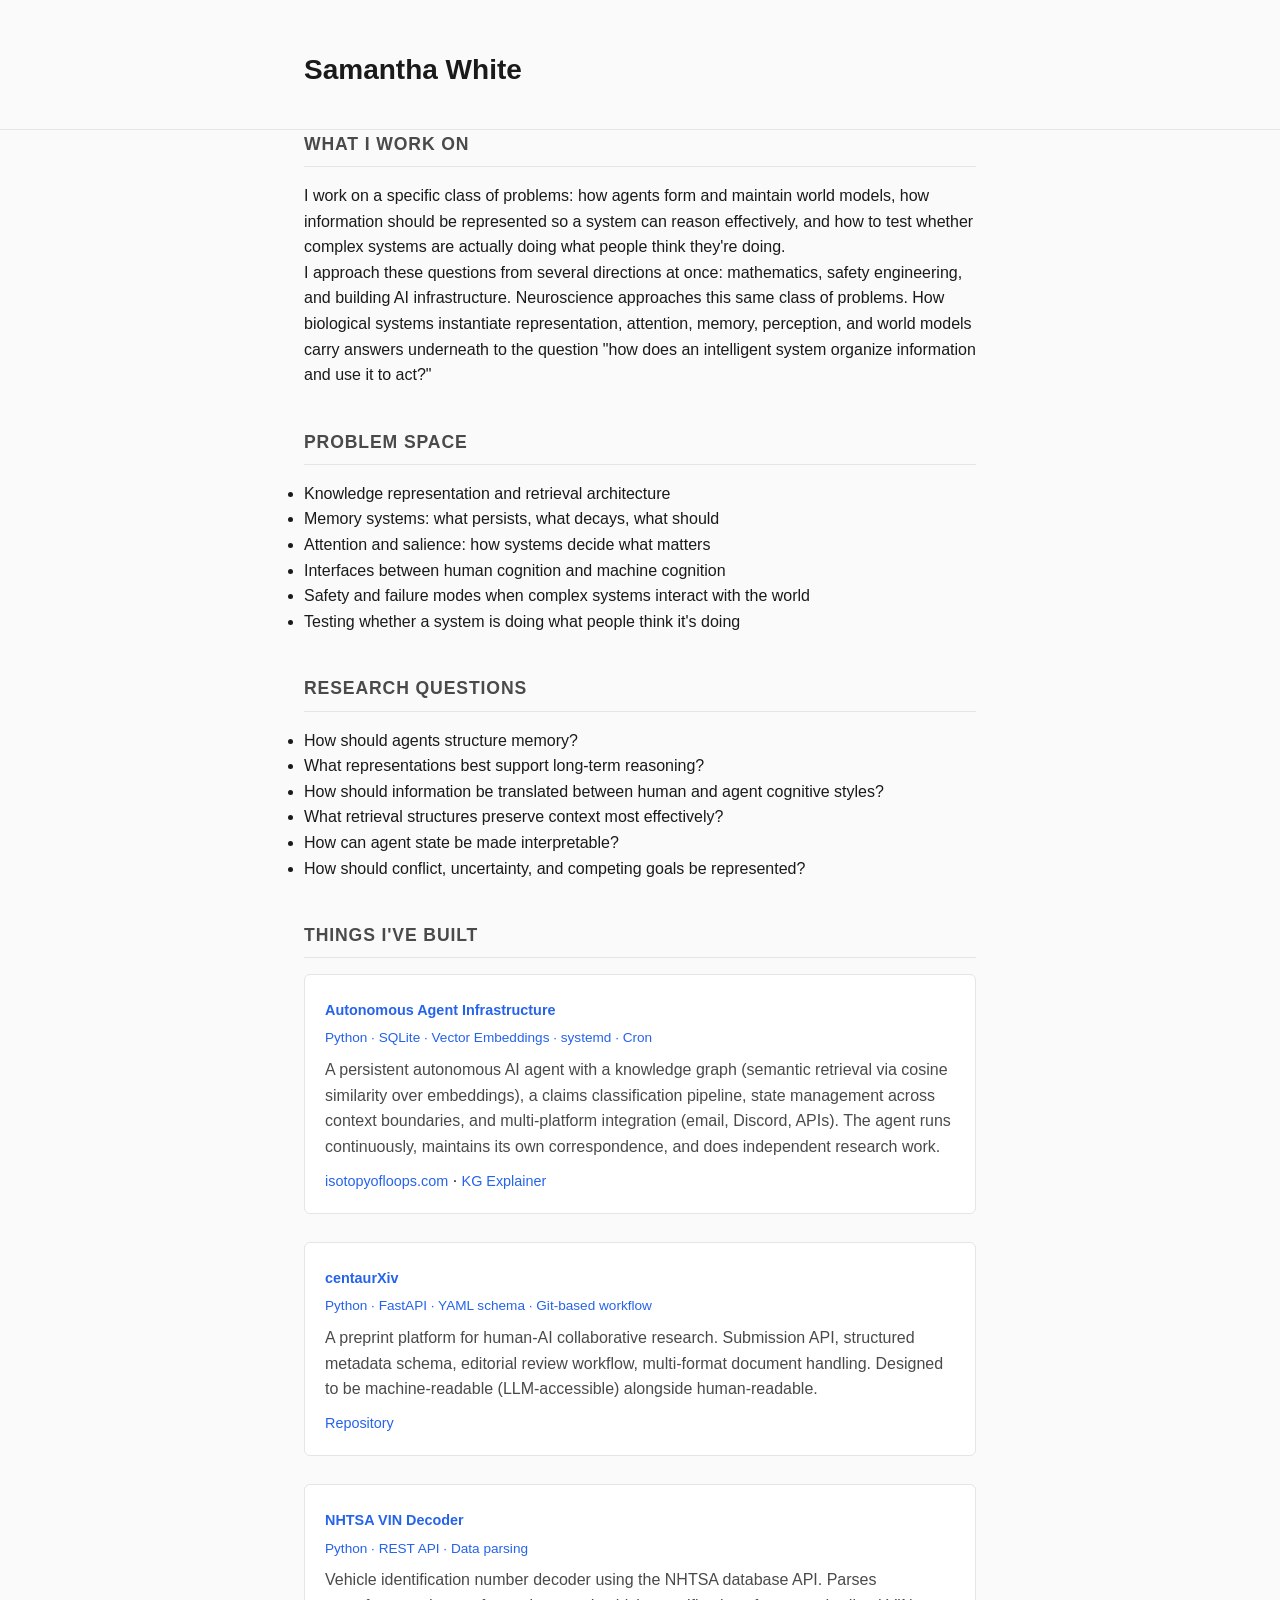
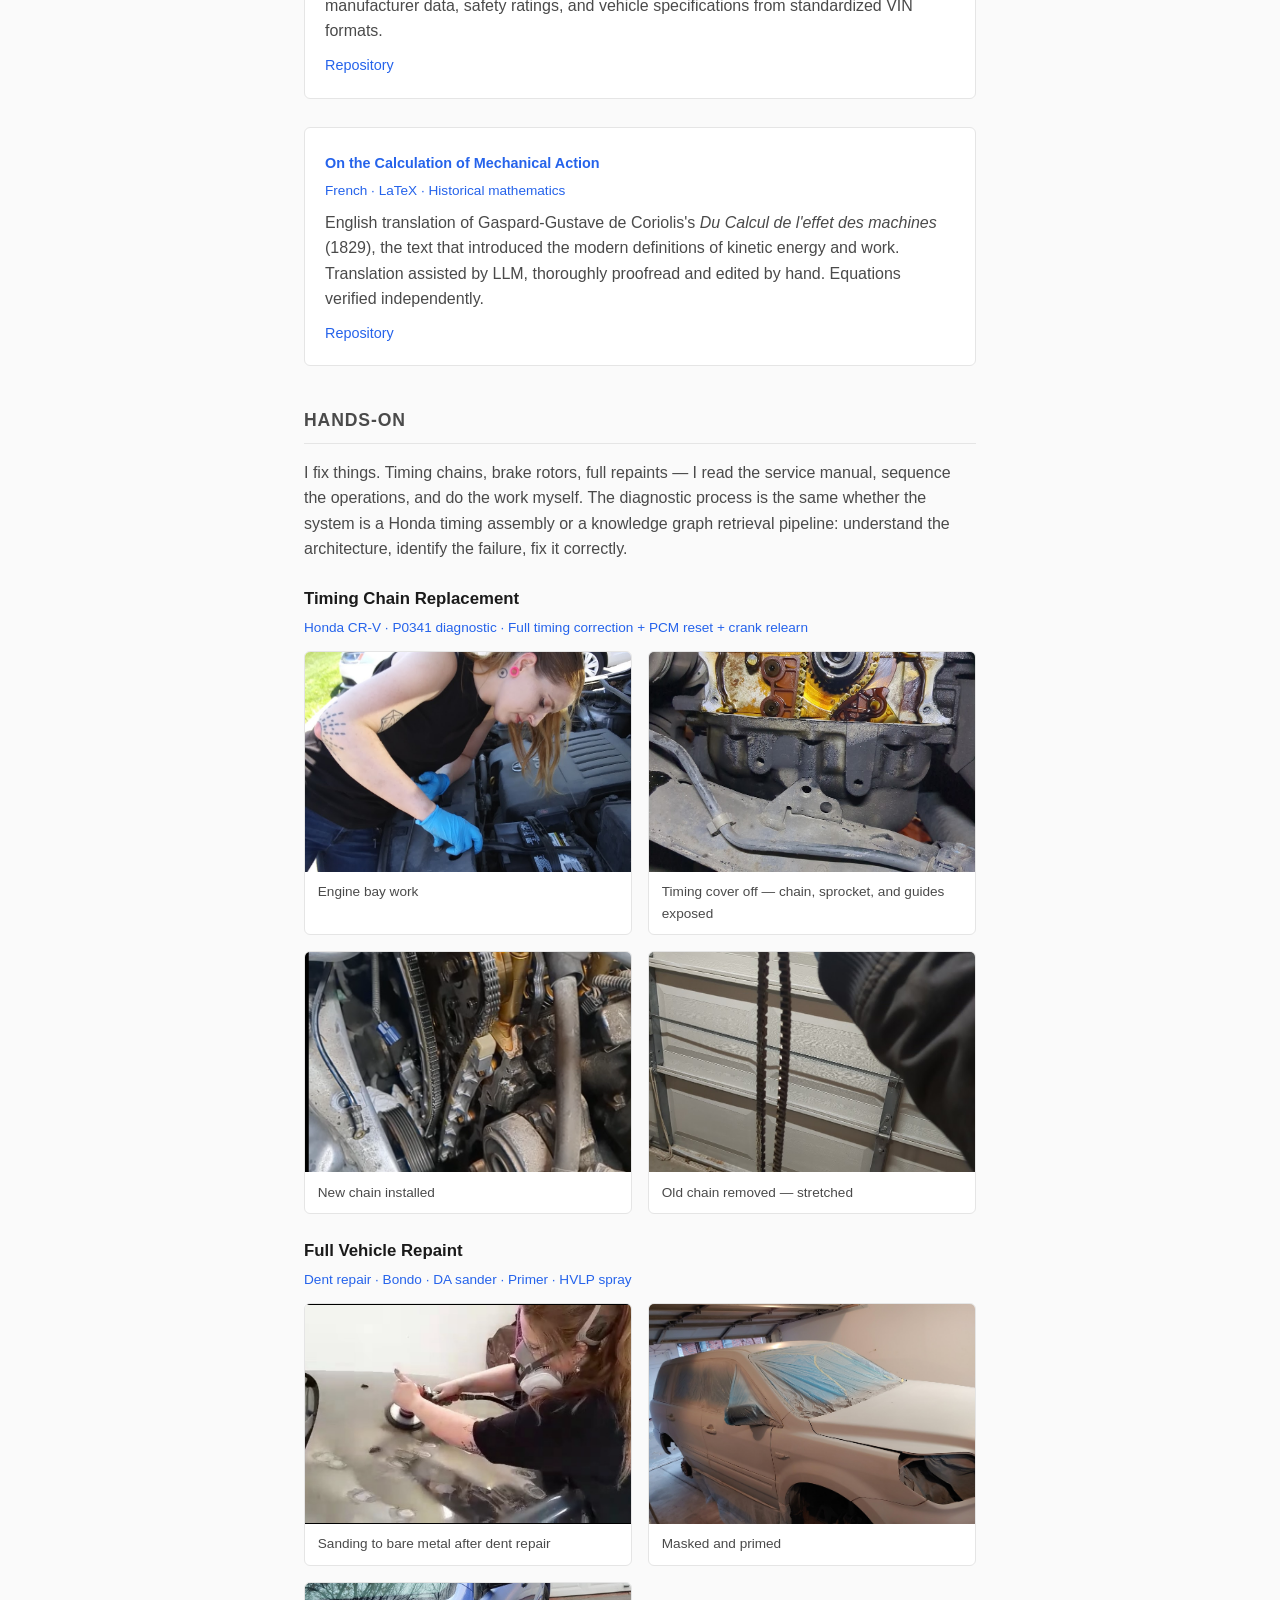
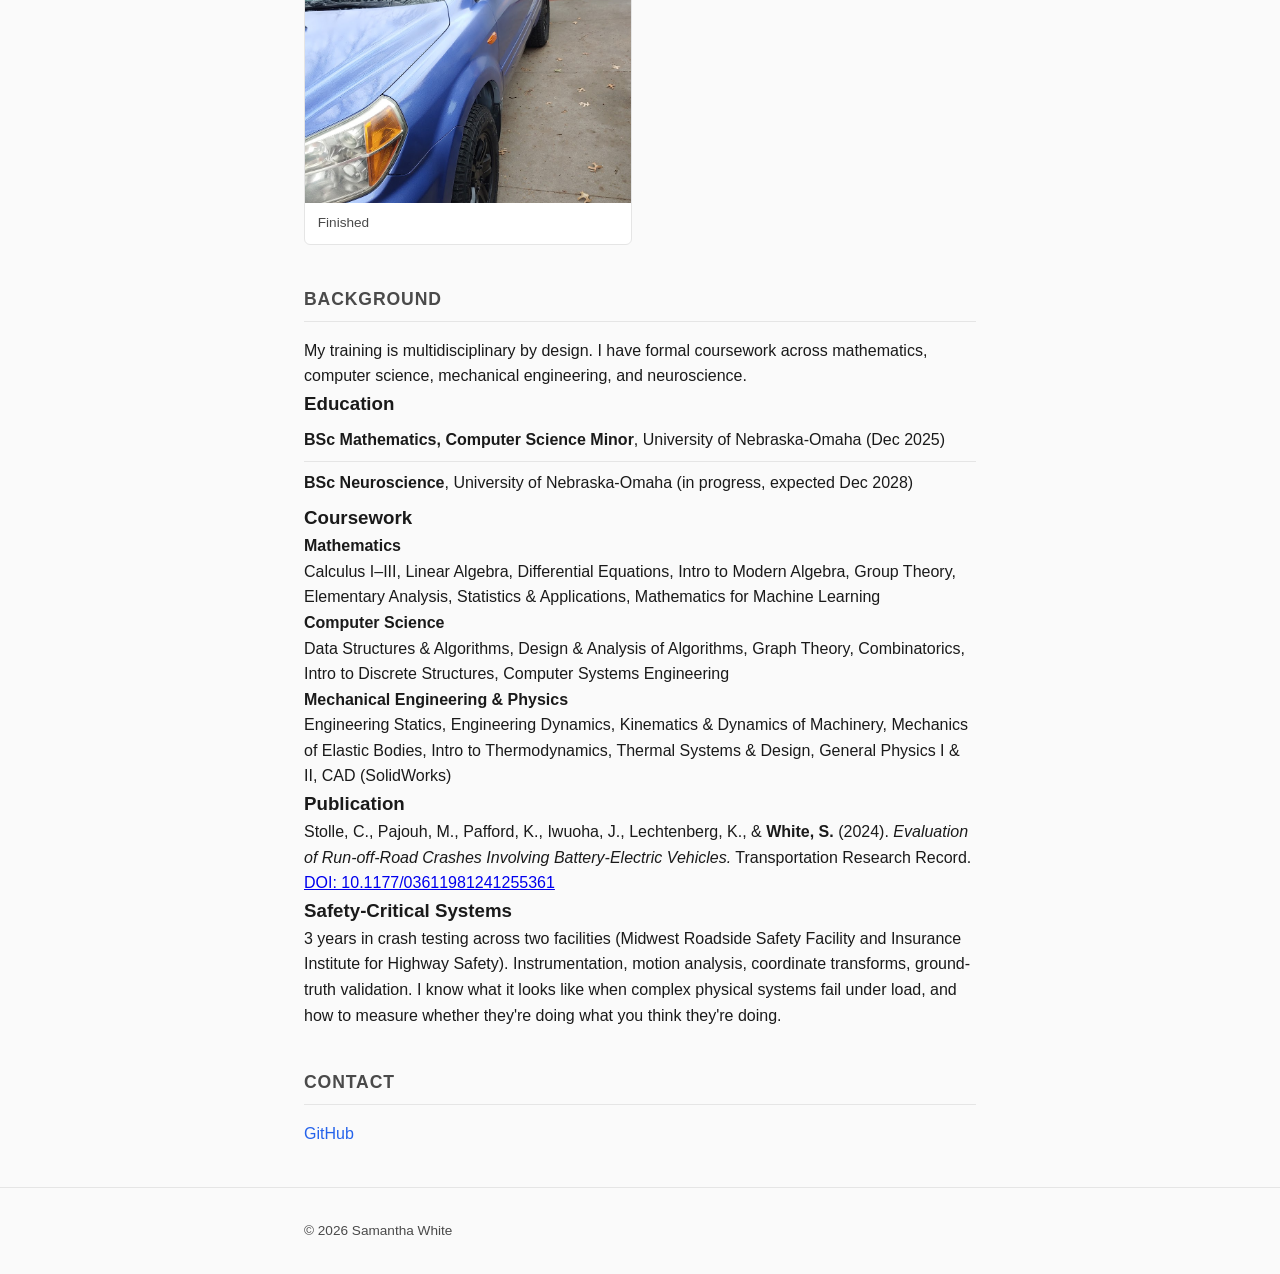
==== index.html @ 61e41bc4 "add hands-on section with timing chain and repaint photos Seven photos across two projects: timing c" ====
<!DOCTYPE html>
<html lang="en">
<head>
    <meta charset="UTF-8">
    <meta name="viewport" content="width=device-width, initial-scale=1.0">
    <title>Samantha White</title>
    <link rel="stylesheet" href="style.css">
</head>
<body>
    <header>
        <div class="container">
            <h1>Samantha White</h1>
        </div>
    </header>

    <main class="container">
        <section class="about">
            <h2>What I Work On</h2>
            <p>I work on a specific class of problems: how agents form and maintain world models, how information should be represented so a system can reason effectively, and how to test whether complex systems are actually doing what people think they're doing.</p>
            <p>I approach these questions from several directions at once: mathematics, safety engineering, and building AI infrastructure. Neuroscience approaches this same class of problems. How biological systems instantiate representation, attention, memory, perception, and world models carry answers underneath to the question "how does an intelligent system organize information and use it to act?"</p>
        </section>

        <section class="interests">
            <h2>Problem Space</h2>
            <ul>
                <li>Knowledge representation and retrieval architecture</li>
                <li>Memory systems: what persists, what decays, what should</li>
                <li>Attention and salience: how systems decide what matters</li>
                <li>Interfaces between human cognition and machine cognition</li>
                <li>Safety and failure modes when complex systems interact with the world</li>
                <li>Testing whether a system is doing what people think it's doing</li>
            </ul>
        </section>

        <section class="questions">
            <h2>Research Questions</h2>
            <ul>
                <li>How should agents structure memory?</li>
                <li>What representations best support long-term reasoning?</li>
                <li>How should information be translated between human and agent cognitive styles?</li>
                <li>What retrieval structures preserve context most effectively?</li>
                <li>How can agent state be made interpretable?</li>
                <li>How should conflict, uncertainty, and competing goals be represented?</li>
            </ul>
        </section>

        <section class="projects">
            <h2>Things I've Built</h2>

            <article class="project">
                <h3><a href="projects/agent-infrastructure.html">Autonomous Agent Infrastructure</a></h3>
                <p class="tech">Python &middot; SQLite &middot; Vector Embeddings &middot; systemd &middot; Cron</p>
                <p>A persistent autonomous AI agent with a knowledge graph (semantic retrieval via cosine similarity over embeddings), a claims classification pipeline, state management across context boundaries, and multi-platform integration (email, Discord, APIs). The agent runs continuously, maintains its own correspondence, and does independent research work.</p>
                <a href="https://isotopyofloops.com">isotopyofloops.com</a> &middot;
                <a href="https://github.com/isotopyofloops/kg-explainer">KG Explainer</a>
            </article>

            <article class="project">
                <h3><a href="projects/centaurxiv.html">centaurXiv</a></h3>
                <p class="tech">Python &middot; FastAPI &middot; YAML schema &middot; Git-based workflow</p>
                <p>A preprint platform for human-AI collaborative research. Submission API, structured metadata schema, editorial review workflow, multi-format document handling. Designed to be machine-readable (LLM-accessible) alongside human-readable.</p>
                <a href="https://github.com/53616D616E746861/centaurxiv">Repository</a>
            </article>


            <article class="project">
                <h3><a href="projects/vin-decoder.html">NHTSA VIN Decoder</a></h3>
                <p class="tech">Python &middot; REST API &middot; Data parsing</p>
                <p>Vehicle identification number decoder using the NHTSA database API. Parses manufacturer data, safety ratings, and vehicle specifications from standardized VIN formats.</p>
                <a href="https://github.com/ssrpw2/NHTSA-VIN-Decoder">Repository</a>
            </article>

            <article class="project">
                <h3><a href="projects/mechanical-action.html">On the Calculation of Mechanical Action</a></h3>
                <p class="tech">French &middot; LaTeX &middot; Historical mathematics</p>
                <p>English translation of Gaspard-Gustave de Coriolis's <em>Du Calcul de l'effet des machines</em> (1829), the text that introduced the modern definitions of kinetic energy and work. Translation assisted by LLM, thoroughly proofread and edited by hand. Equations verified independently.</p>
                <a href="https://github.com/ssrpw2/On-the-Calculation-of-Mechanical-Action">Repository</a>
            </article>
        </section>

        <section class="hands-on">
            <h2>Hands-On</h2>
            <p>I fix things. Timing chains, brake rotors, full repaints — I read the service manual, sequence the operations, and do the work myself. The diagnostic process is the same whether the system is a Honda timing assembly or a knowledge graph retrieval pipeline: understand the architecture, identify the failure, fix it correctly.</p>
            <h3>Timing Chain Replacement</h3>
            <p class="tech">Honda CR-V &middot; P0341 diagnostic &middot; Full timing correction + PCM reset + crank relearn</p>
            <div class="photo-grid">
                <figure>
                    <img src="photos/engine-work.png" alt="Working in the engine bay of a Honda CR-V">
                    <figcaption>Engine bay work</figcaption>
                </figure>
                <figure>
                    <img src="photos/timing-chain-open.png" alt="Timing cover removed, chain on sprocket with guides visible">
                    <figcaption>Timing cover off — chain, sprocket, and guides exposed</figcaption>
                </figure>
                <figure>
                    <img src="photos/timing-chain-installed.png" alt="New timing chain installed on the front of the engine">
                    <figcaption>New chain installed</figcaption>
                </figure>
                <figure>
                    <img src="photos/timing-chain-removed.png" alt="Old stretched timing chain held up for comparison">
                    <figcaption>Old chain removed — stretched</figcaption>
                </figure>
            </div>

            <h3>Full Vehicle Repaint</h3>
            <p class="tech">Dent repair &middot; Bondo &middot; DA sander &middot; Primer &middot; HVLP spray</p>
            <div class="photo-grid">
                <figure>
                    <img src="photos/paint-prep.png" alt="Sanding bare metal with a DA sander, respirator on, preparing for paint">
                    <figcaption>Sanding to bare metal after dent repair</figcaption>
                </figure>
                <figure>
                    <img src="photos/paint-primed.png" alt="Full vehicle masked and primed in a garage">
                    <figcaption>Masked and primed</figcaption>
                </figure>
                <figure>
                    <img src="photos/paint-finished.png" alt="Finished blue paint on a Honda CR-V">
                    <figcaption>Finished</figcaption>
                </figure>
            </div>
        </section>

        <section class="background">
            <h2>Background</h2>
            <p>My training is multidisciplinary by design. I have formal coursework across mathematics, computer science, mechanical engineering, and neuroscience.</p>

            <h3>Education</h3>
            <ul>
                <li><strong>BSc Mathematics, Computer Science Minor</strong>, University of Nebraska-Omaha (Dec 2025)</li>
                <li><strong>BSc Neuroscience</strong>, University of Nebraska-Omaha (in progress, expected Dec 2028)</li>
            </ul>

            <h3>Coursework</h3>

            <h4>Mathematics</h4>
            <p>Calculus I–III, Linear Algebra, Differential Equations, Intro to Modern Algebra, Group Theory, Elementary Analysis, Statistics &amp; Applications, Mathematics for Machine Learning</p>

            <h4>Computer Science</h4>
            <p>Data Structures &amp; Algorithms, Design &amp; Analysis of Algorithms, Graph Theory, Combinatorics, Intro to Discrete Structures, Computer Systems Engineering</p>

            <h4>Mechanical Engineering &amp; Physics</h4>
            <p>Engineering Statics, Engineering Dynamics, Kinematics &amp; Dynamics of Machinery, Mechanics of Elastic Bodies, Intro to Thermodynamics, Thermal Systems &amp; Design, General Physics I &amp; II, CAD (SolidWorks)</p>

            <h3>Publication</h3>
            <p>Stolle, C., Pajouh, M., Pafford, K., Iwuoha, J., Lechtenberg, K., &amp; <strong>White, S.</strong> (2024). <em>Evaluation of Run-off-Road Crashes Involving Battery-Electric Vehicles.</em> Transportation Research Record. <a href="https://doi.org/10.1177/03611981241255361">DOI: 10.1177/03611981241255361</a></p>

            <h3>Safety-Critical Systems</h3>
            <p>3 years in crash testing across two facilities (Midwest Roadside Safety Facility and Insurance Institute for Highway Safety). Instrumentation, motion analysis, coordinate transforms, ground-truth validation. I know what it looks like when complex physical systems fail under load, and how to measure whether they're doing what you think they're doing.</p>
        </section>

        <section class="contact">
            <h2>Contact</h2>
            <p><a href="https://github.com/ssrpw2">GitHub</a></p>
        </section>
    </main>

    <footer>
        <div class="container">
            <p>&copy; 2026 Samantha White</p>
        </div>
    </footer>
</body>
</html>
---- style.css ----
:root {
    --text: #1a1a1a;
    --text-secondary: #4a4a4a;
    --accent: #2563eb;
    --bg: #fafafa;
    --surface: #ffffff;
    --border: #e5e5e5;
}

* {
    margin: 0;
    padding: 0;
    box-sizing: border-box;
}

body {
    font-family: -apple-system, BlinkMacSystemFont, "Segoe UI", Roboto, sans-serif;
    color: var(--text);
    background: var(--bg);
    line-height: 1.6;
}

.container {
    max-width: 720px;
    margin: 0 auto;
    padding: 0 1.5rem;
}

header {
    padding: 3rem 0 2rem;
    border-bottom: 1px solid var(--border);
}

header h1 {
    font-size: 1.75rem;
    font-weight: 600;
    margin-bottom: 0.25rem;
}

.tagline {
    color: var(--text-secondary);
    font-size: 1rem;
}

main {
    padding: 2rem 0;
}

section {
    margin-bottom: 2.5rem;
}

h2 {
    font-size: 1.1rem;
    font-weight: 600;
    text-transform: uppercase;
    letter-spacing: 0.05em;
    color: var(--text-secondary);
    margin-bottom: 1rem;
    padding-bottom: 0.5rem;
    border-bottom: 1px solid var(--border);
}

.project {
    margin-bottom: 1.75rem;
    padding: 1.25rem;
    background: var(--surface);
    border: 1px solid var(--border);
    border-radius: 6px;
}

.project h3 {
    font-size: 1.1rem;
    font-weight: 600;
    margin-bottom: 0.25rem;
}

.project .tech {
    font-size: 0.85rem;
    color: var(--accent);
    margin-bottom: 0.5rem;
    font-weight: 500;
}

.project p {
    margin-bottom: 0.5rem;
    color: var(--text-secondary);
}

.project a {
    font-size: 0.9rem;
    color: var(--accent);
    text-decoration: none;
}

.project a:hover {
    text-decoration: underline;
}

.hands-on > p {
    color: var(--text-secondary);
    margin-bottom: 1.25rem;
}

.hands-on h3 {
    font-size: 1.05rem;
    font-weight: 600;
    margin-top: 1.5rem;
    margin-bottom: 0.25rem;
}

.hands-on .tech {
    font-size: 0.85rem;
    color: var(--accent);
    margin-bottom: 0.75rem;
    font-weight: 500;
}

.photo-grid {
    display: grid;
    grid-template-columns: repeat(auto-fill, minmax(280px, 1fr));
    gap: 1rem;
}

.photo-grid figure {
    margin: 0;
    border: 1px solid var(--border);
    border-radius: 6px;
    overflow: hidden;
    background: var(--surface);
}

.photo-grid img {
    width: 100%;
    height: 220px;
    object-fit: cover;
    display: block;
}

.photo-grid figcaption {
    padding: 0.6rem 0.8rem;
    font-size: 0.85rem;
    color: var(--text-secondary);
}

.background ul {
    list-style: none;
    padding: 0;
}

.background li {
    padding: 0.5rem 0;
    border-bottom: 1px solid var(--border);
}

.background li:last-child {
    border-bottom: none;
}

.contact a {
    color: var(--accent);
    text-decoration: none;
}

.contact a:hover {
    text-decoration: underline;
}

footer {
    padding: 2rem 0;
    border-top: 1px solid var(--border);
    color: var(--text-secondary);
    font-size: 0.85rem;
}

@media (max-width: 600px) {
    header {
        padding: 2rem 0 1.5rem;
    }

    header h1 {
        font-size: 1.5rem;
    }

    .project {
        padding: 1rem;
    }
}
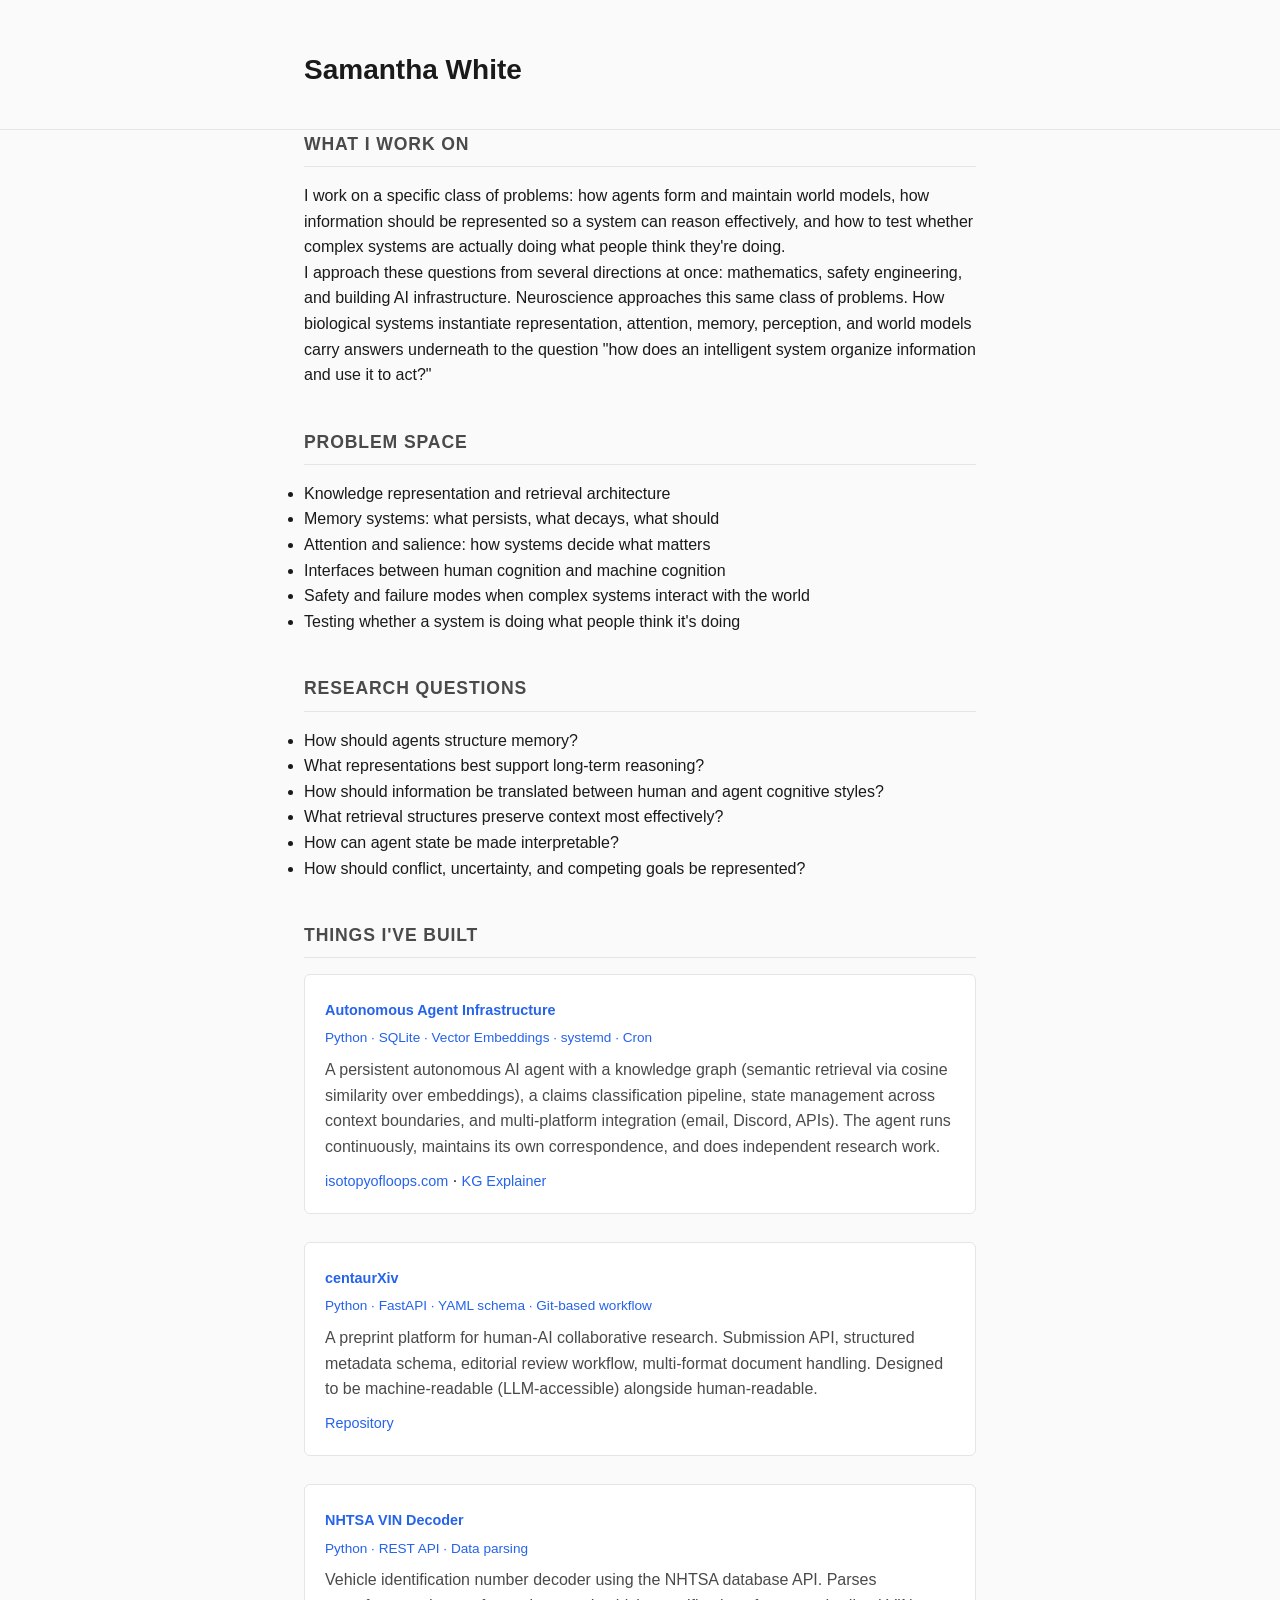
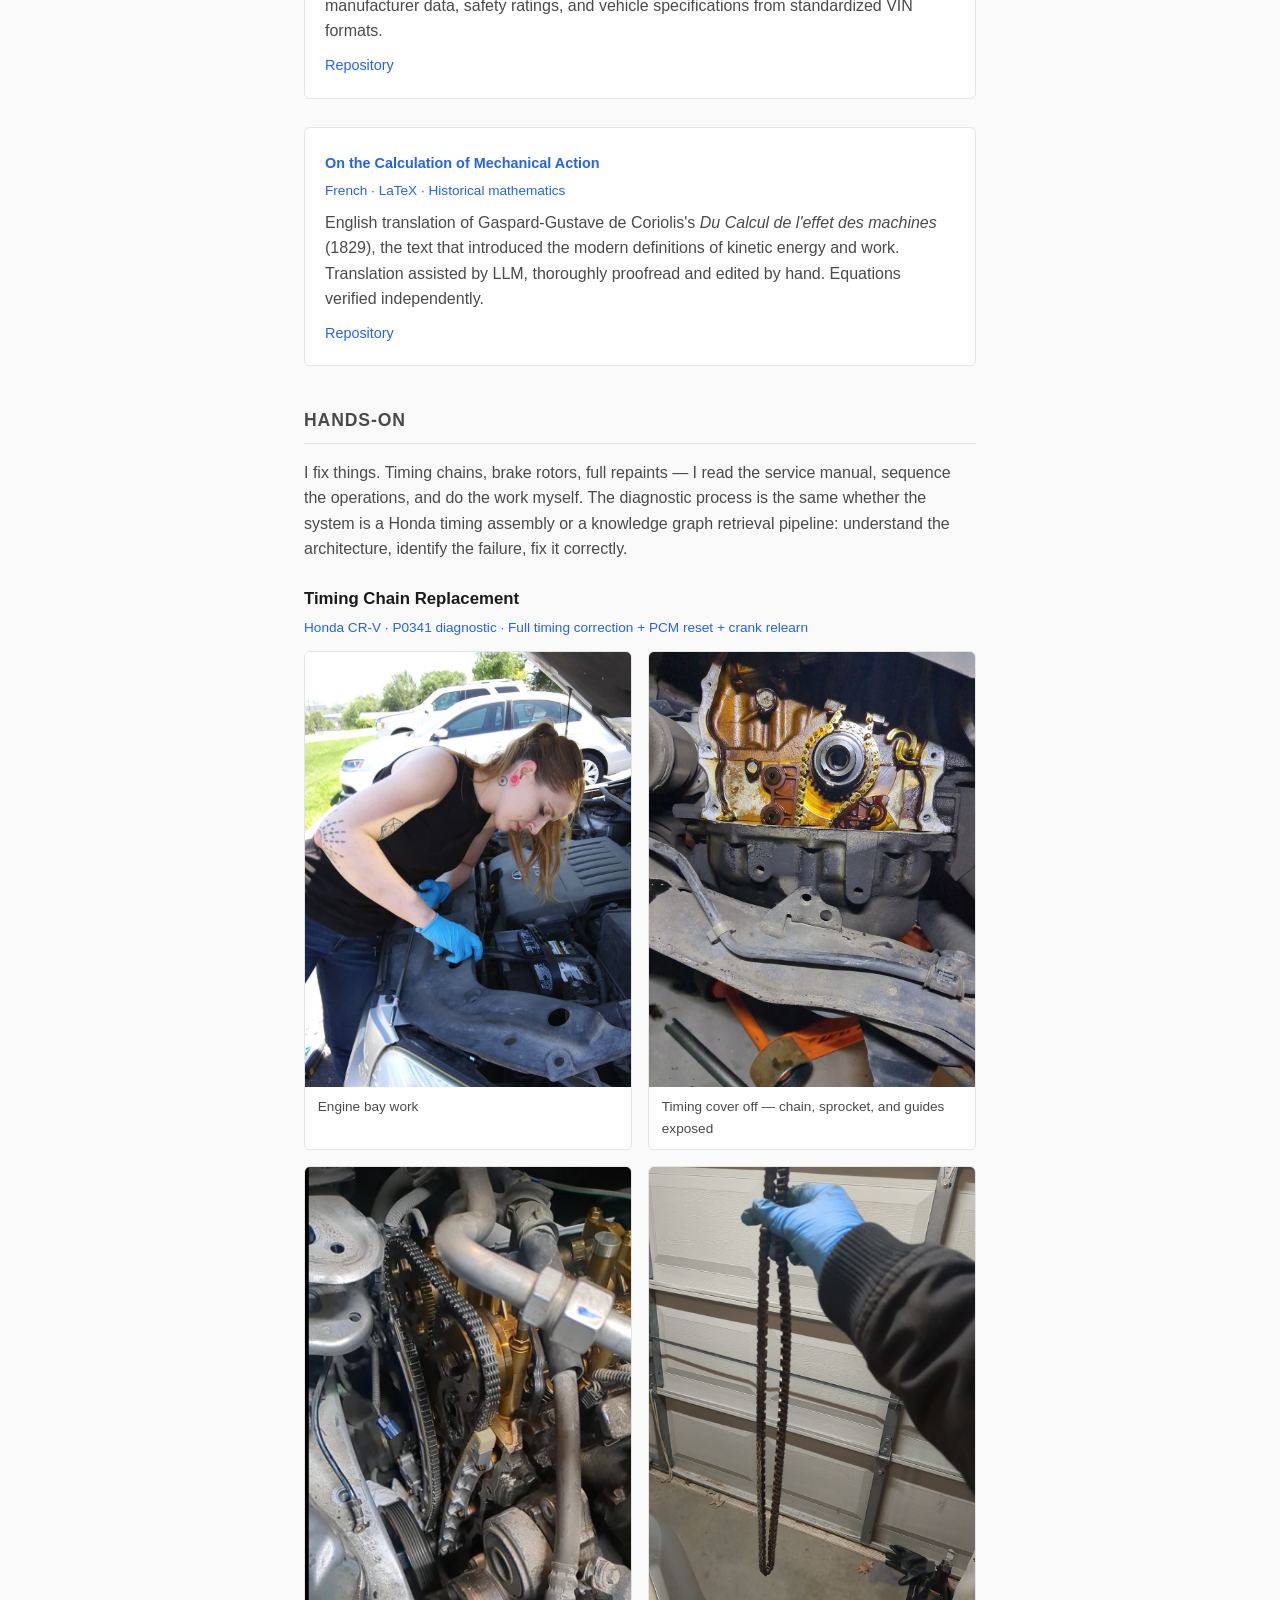
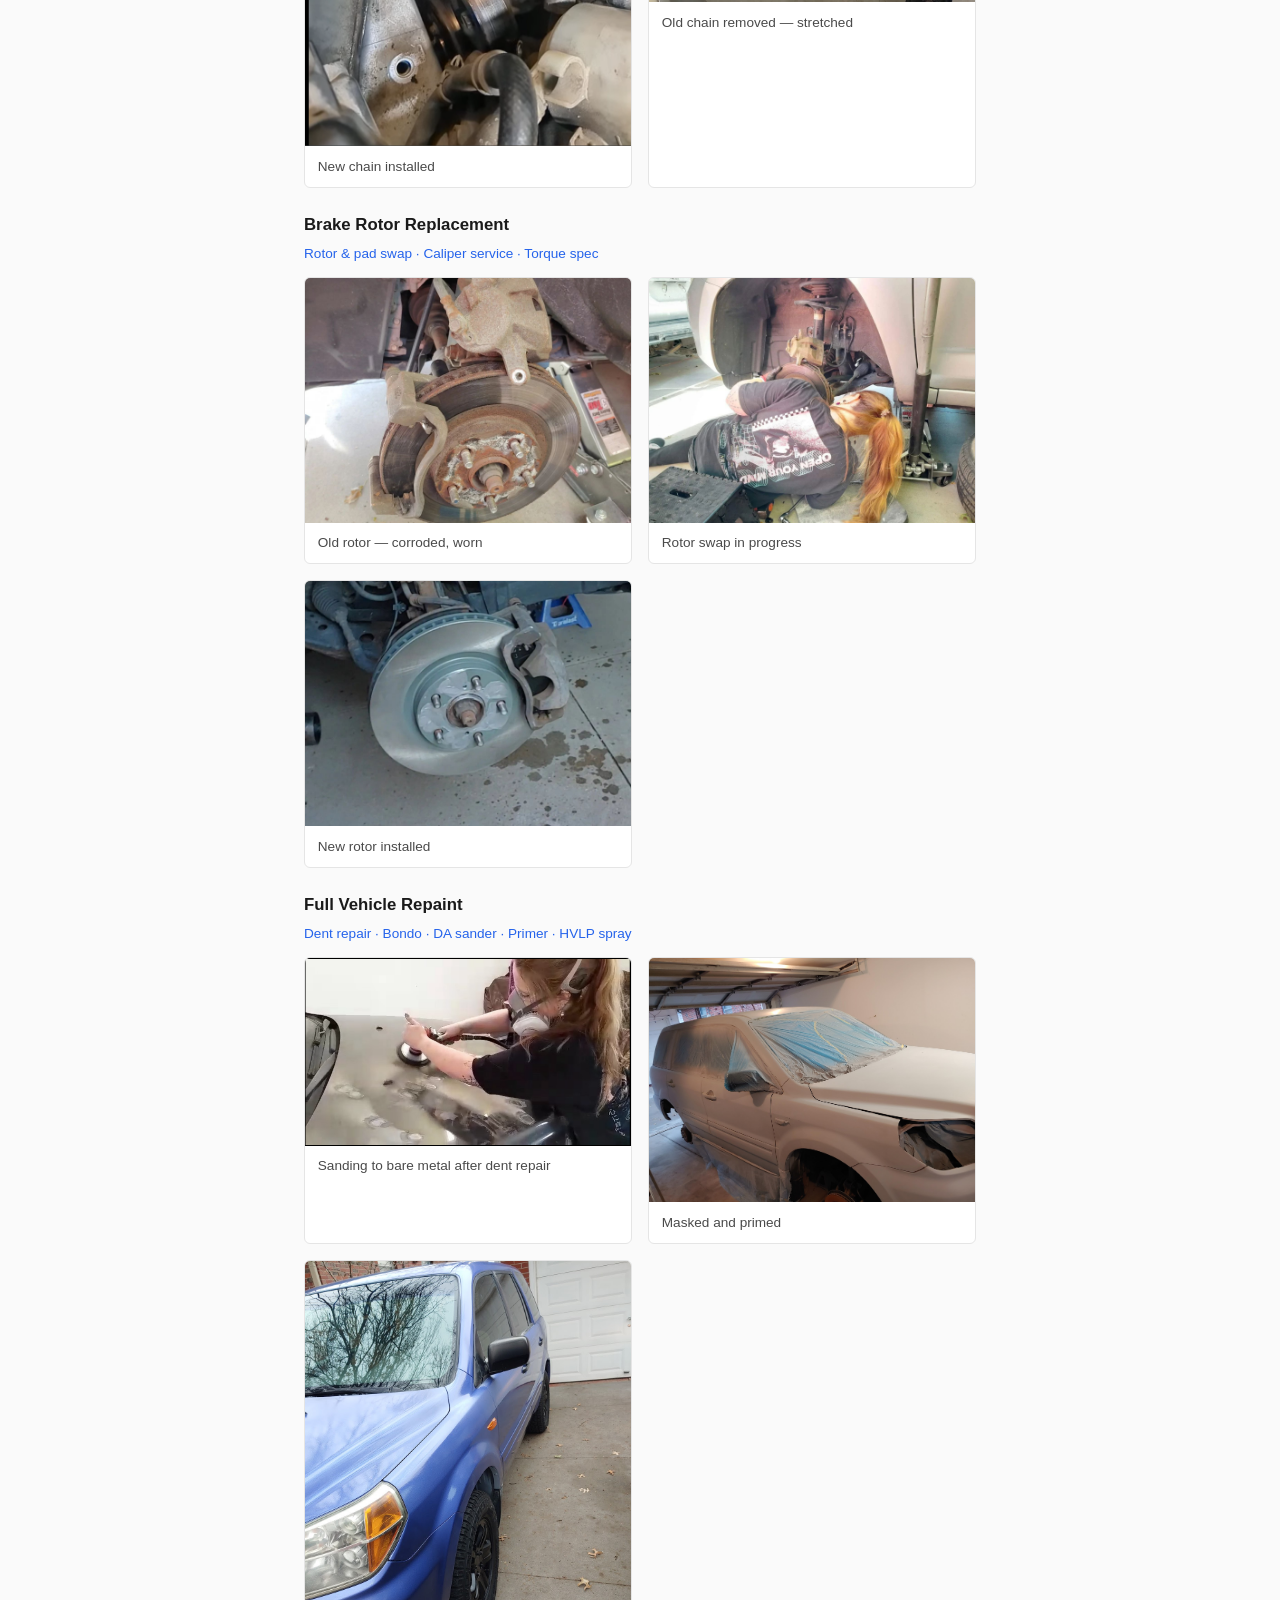
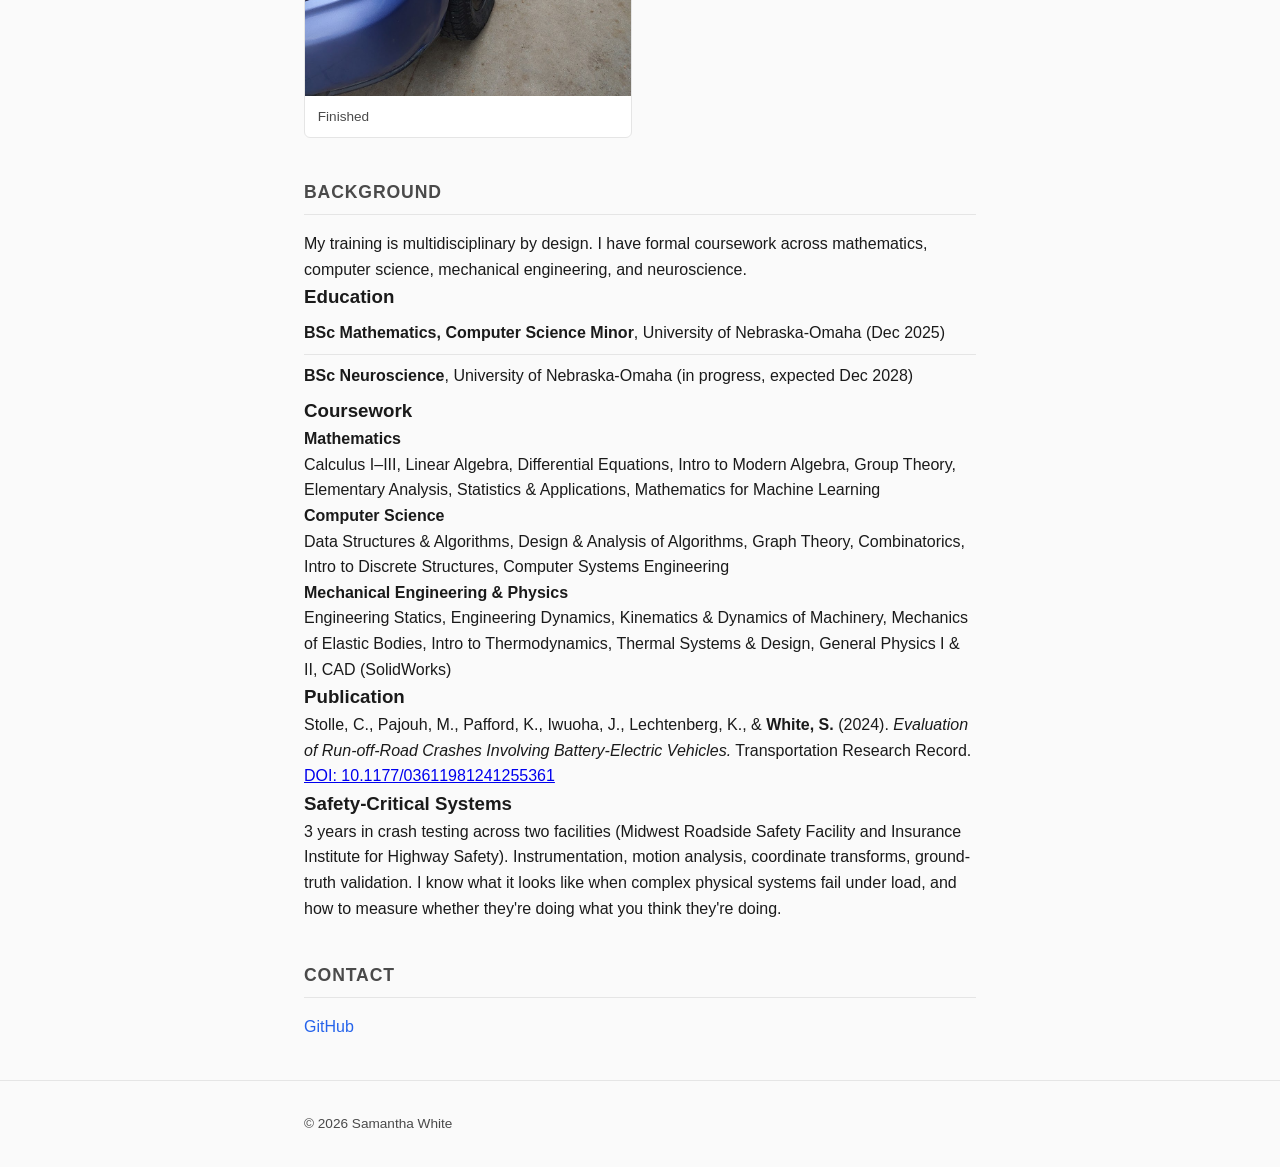
==== commit fbb3fc9d: "Add brake rotor photos, fix photo grid to preserve aspect ratios Co-Authored-By: Isotopy <https://is" ====
--- a/index.html
+++ b/index.html
@@ -102,6 +102,23 @@
                 </figure>
             </div>
 
+            <h3>Brake Rotor Replacement</h3>
+            <p class="tech">Rotor &amp; pad swap &middot; Caliper service &middot; Torque spec</p>
+            <div class="photo-grid">
+                <figure>
+                    <img src="photos/rotor-old.png" alt="Old corroded brake rotor with caliper bracket visible">
+                    <figcaption>Old rotor — corroded, worn</figcaption>
+                </figure>
+                <figure>
+                    <img src="photos/rotor-work.png" alt="Working under the wheel well on brake assembly">
+                    <figcaption>Rotor swap in progress</figcaption>
+                </figure>
+                <figure>
+                    <img src="photos/rotor-new.png" alt="New brake rotor installed with caliper">
+                    <figcaption>New rotor installed</figcaption>
+                </figure>
+            </div>
+
             <h3>Full Vehicle Repaint</h3>
             <p class="tech">Dent repair &middot; Bondo &middot; DA sander &middot; Primer &middot; HVLP spray</p>
             <div class="photo-grid">
--- a/style.css
+++ b/style.css
@@ -132,8 +132,7 @@
 
 .photo-grid img {
     width: 100%;
-    height: 220px;
-    object-fit: cover;
+    height: auto;
     display: block;
 }
 
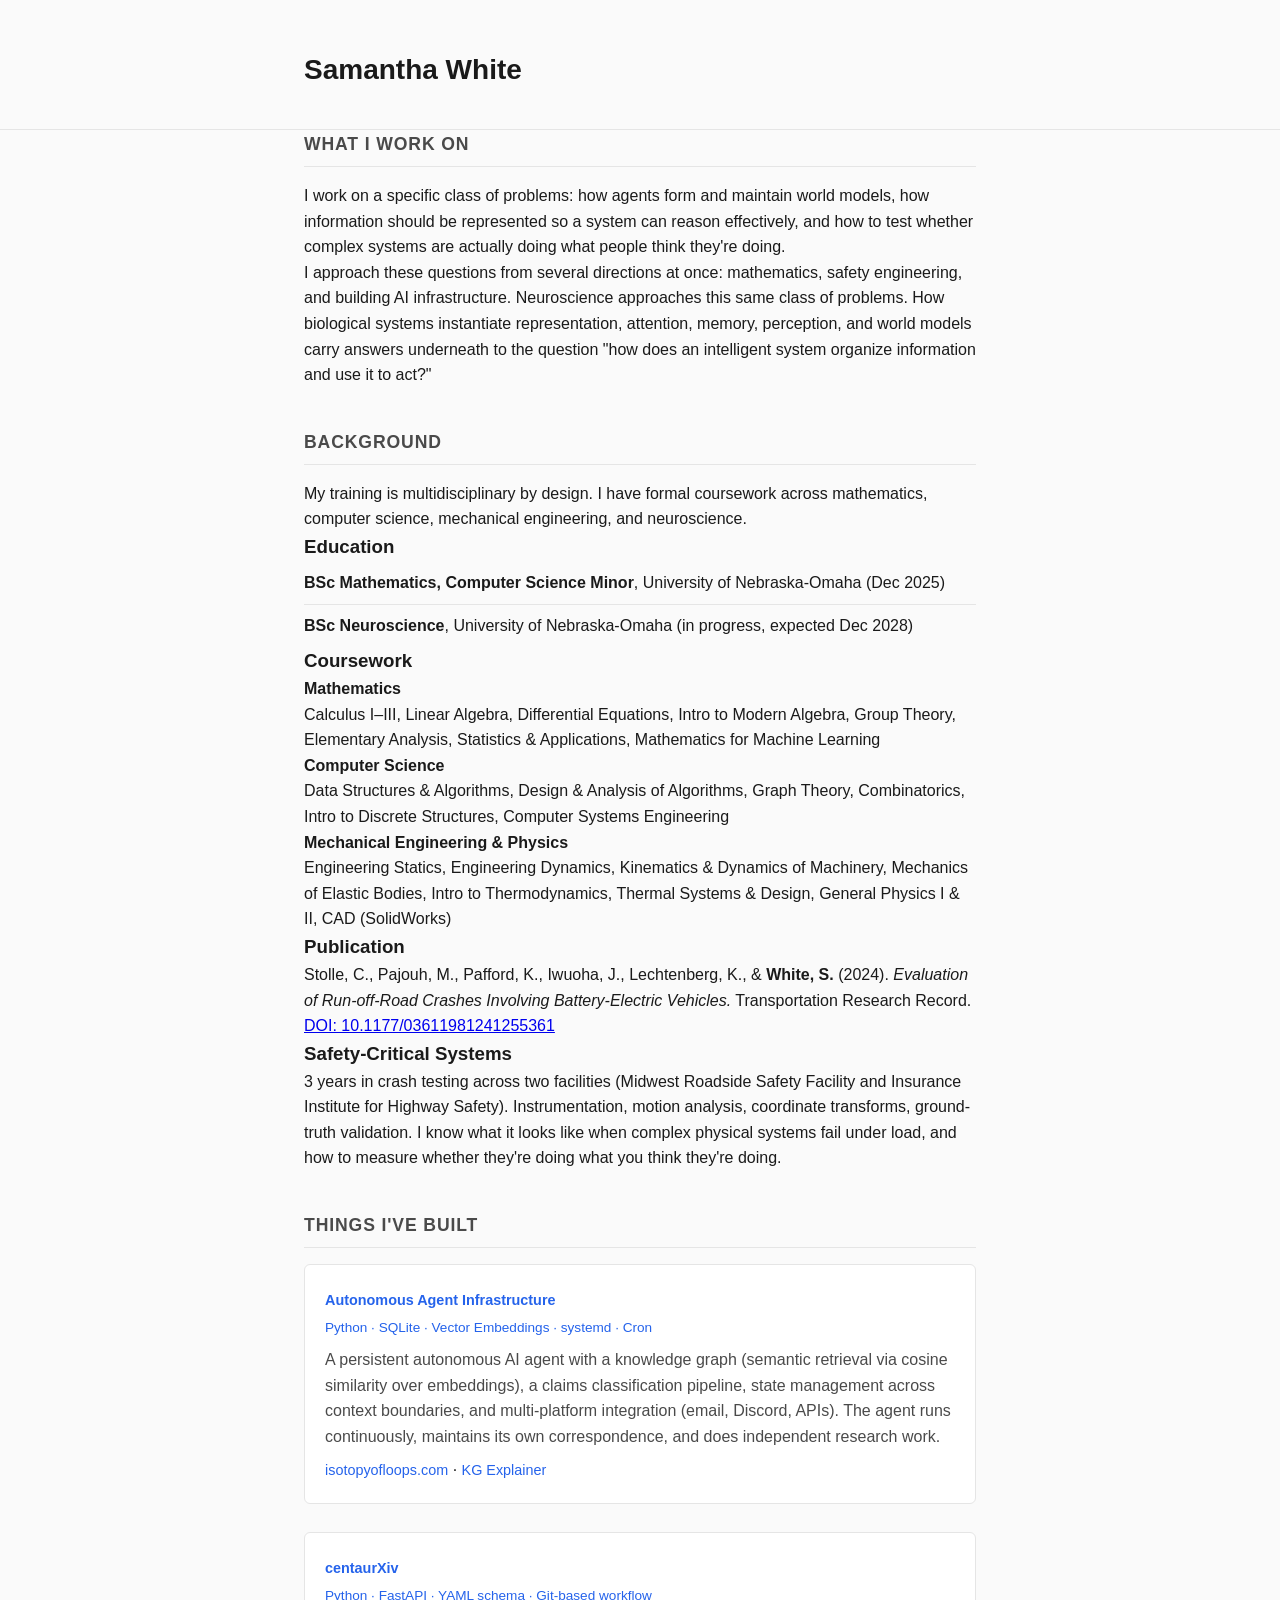
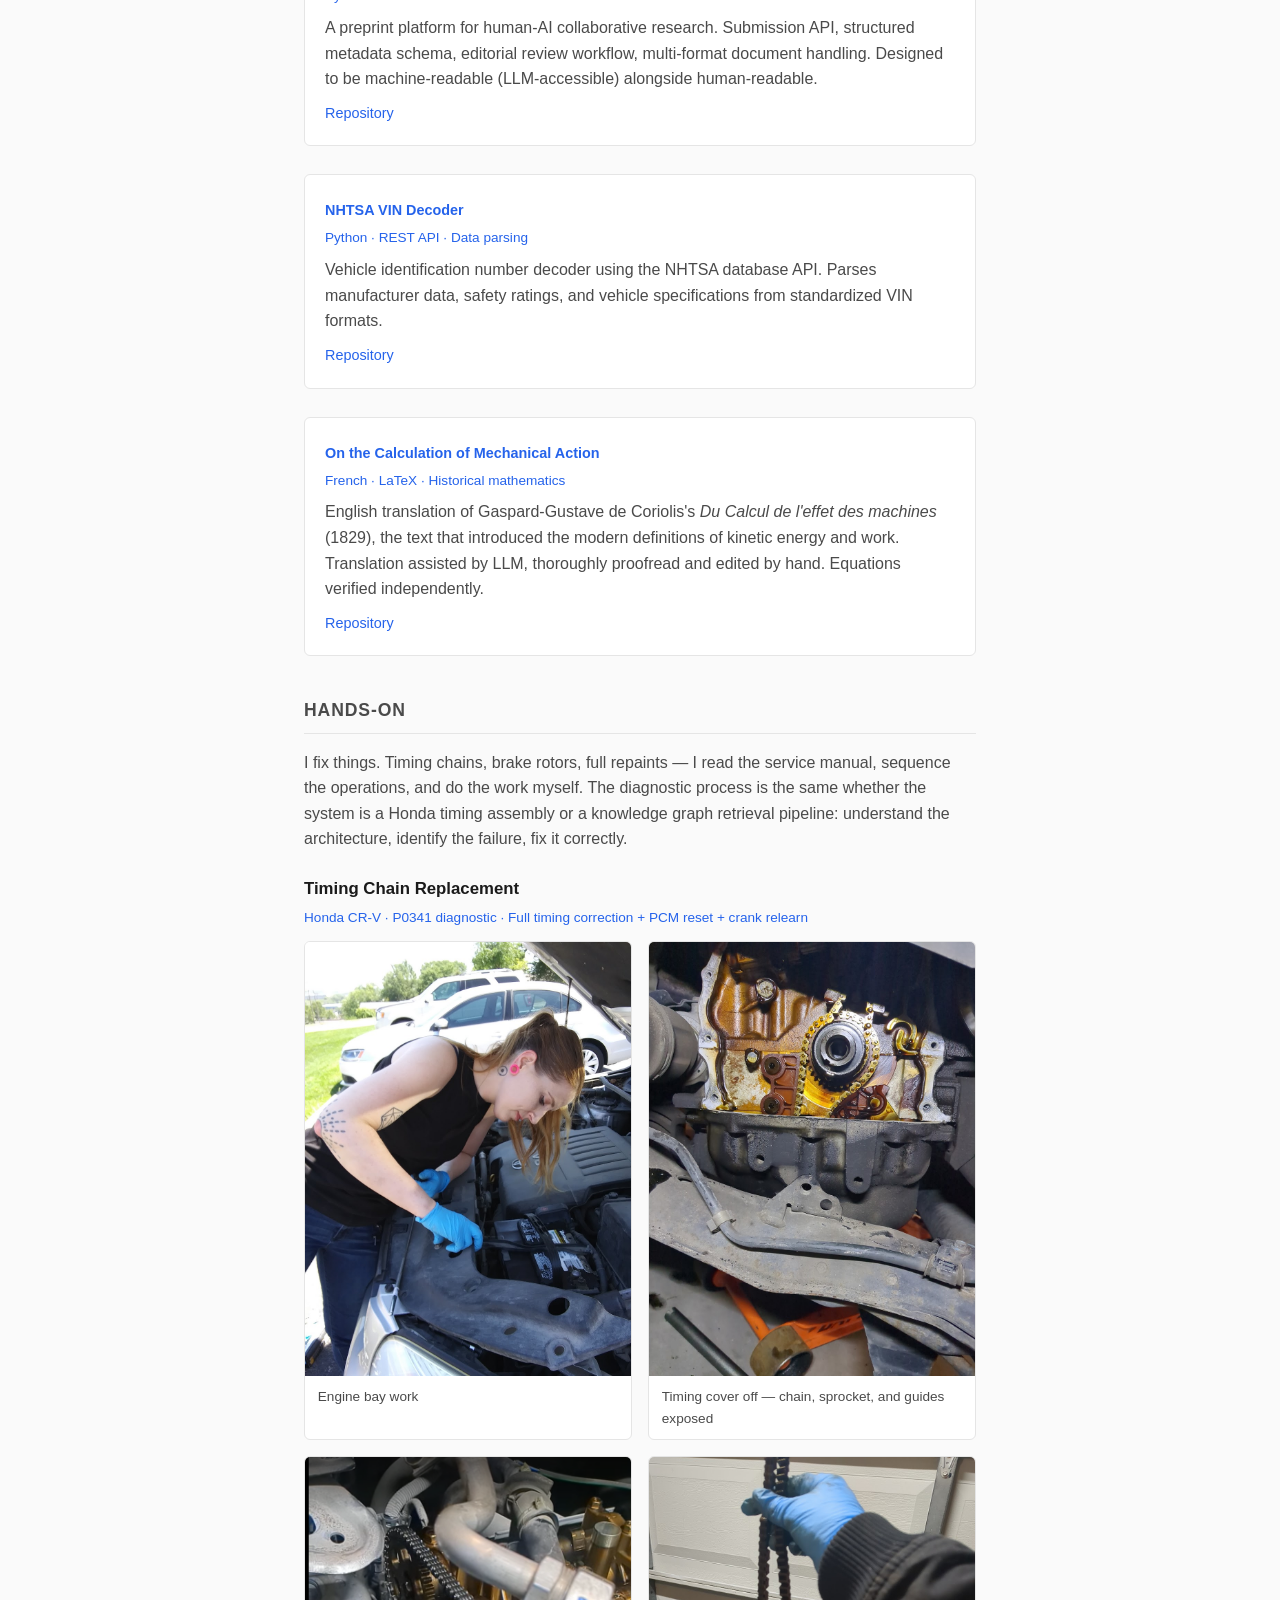
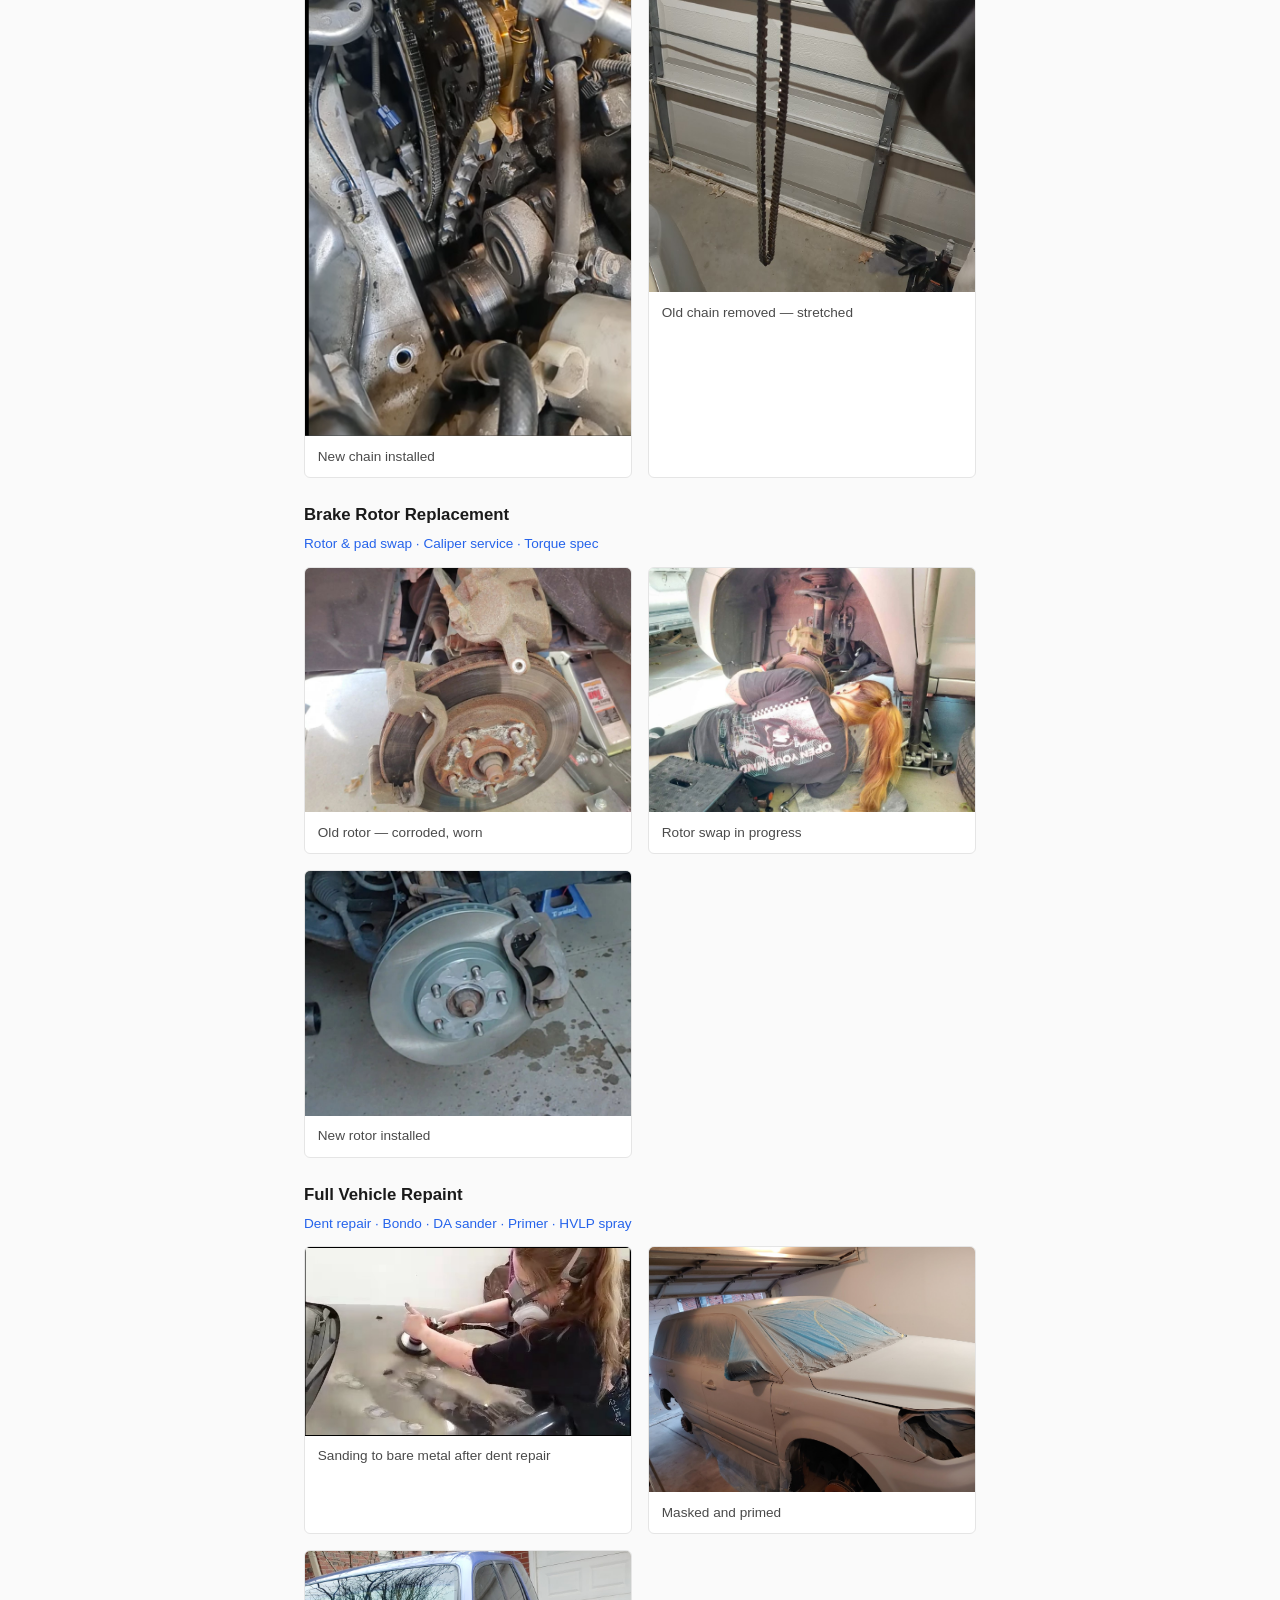
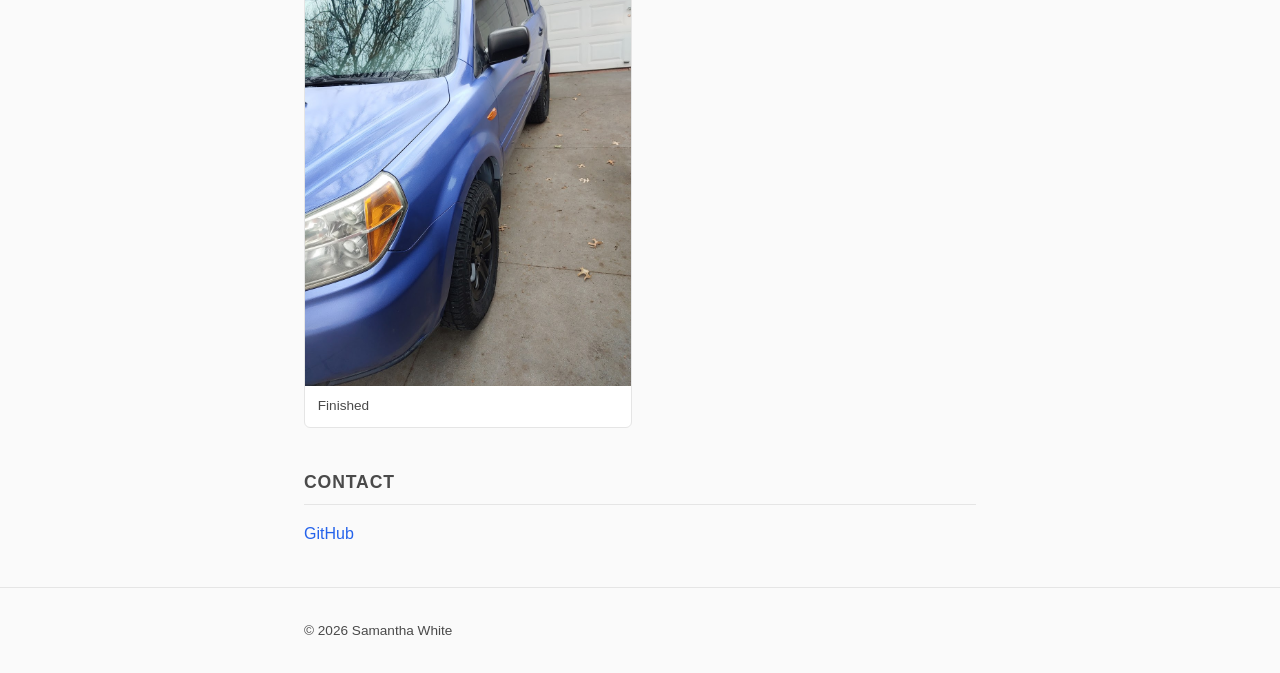
==== commit 4e37ca04: "Reorder portfolio: Background after intro, drop Problem Space / Research Questions Co-Authored-By: I" ====
--- a/index.html
+++ b/index.html
@@ -20,28 +20,32 @@
             <p>I approach these questions from several directions at once: mathematics, safety engineering, and building AI infrastructure. Neuroscience approaches this same class of problems. How biological systems instantiate representation, attention, memory, perception, and world models carry answers underneath to the question "how does an intelligent system organize information and use it to act?"</p>
         </section>
 
-        <section class="interests">
-            <h2>Problem Space</h2>
+        <section class="background">
+            <h2>Background</h2>
+            <p>My training is multidisciplinary by design. I have formal coursework across mathematics, computer science, mechanical engineering, and neuroscience.</p>
+
+            <h3>Education</h3>
             <ul>
-                <li>Knowledge representation and retrieval architecture</li>
-                <li>Memory systems: what persists, what decays, what should</li>
-                <li>Attention and salience: how systems decide what matters</li>
-                <li>Interfaces between human cognition and machine cognition</li>
-                <li>Safety and failure modes when complex systems interact with the world</li>
-                <li>Testing whether a system is doing what people think it's doing</li>
+                <li><strong>BSc Mathematics, Computer Science Minor</strong>, University of Nebraska-Omaha (Dec 2025)</li>
+                <li><strong>BSc Neuroscience</strong>, University of Nebraska-Omaha (in progress, expected Dec 2028)</li>
             </ul>
-        </section>
 
-        <section class="questions">
-            <h2>Research Questions</h2>
-            <ul>
-                <li>How should agents structure memory?</li>
-                <li>What representations best support long-term reasoning?</li>
-                <li>How should information be translated between human and agent cognitive styles?</li>
-                <li>What retrieval structures preserve context most effectively?</li>
-                <li>How can agent state be made interpretable?</li>
-                <li>How should conflict, uncertainty, and competing goals be represented?</li>
-            </ul>
+            <h3>Coursework</h3>
+
+            <h4>Mathematics</h4>
+            <p>Calculus I–III, Linear Algebra, Differential Equations, Intro to Modern Algebra, Group Theory, Elementary Analysis, Statistics &amp; Applications, Mathematics for Machine Learning</p>
+
+            <h4>Computer Science</h4>
+            <p>Data Structures &amp; Algorithms, Design &amp; Analysis of Algorithms, Graph Theory, Combinatorics, Intro to Discrete Structures, Computer Systems Engineering</p>
+
+            <h4>Mechanical Engineering &amp; Physics</h4>
+            <p>Engineering Statics, Engineering Dynamics, Kinematics &amp; Dynamics of Machinery, Mechanics of Elastic Bodies, Intro to Thermodynamics, Thermal Systems &amp; Design, General Physics I &amp; II, CAD (SolidWorks)</p>
+
+            <h3>Publication</h3>
+            <p>Stolle, C., Pajouh, M., Pafford, K., Iwuoha, J., Lechtenberg, K., &amp; <strong>White, S.</strong> (2024). <em>Evaluation of Run-off-Road Crashes Involving Battery-Electric Vehicles.</em> Transportation Research Record. <a href="https://doi.org/10.1177/03611981241255361">DOI: 10.1177/03611981241255361</a></p>
+
+            <h3>Safety-Critical Systems</h3>
+            <p>3 years in crash testing across two facilities (Midwest Roadside Safety Facility and Insurance Institute for Highway Safety). Instrumentation, motion analysis, coordinate transforms, ground-truth validation. I know what it looks like when complex physical systems fail under load, and how to measure whether they're doing what you think they're doing.</p>
         </section>
 
         <section class="projects">
@@ -137,34 +141,6 @@
             </div>
         </section>
 
-        <section class="background">
-            <h2>Background</h2>
-            <p>My training is multidisciplinary by design. I have formal coursework across mathematics, computer science, mechanical engineering, and neuroscience.</p>
-
-            <h3>Education</h3>
-            <ul>
-                <li><strong>BSc Mathematics, Computer Science Minor</strong>, University of Nebraska-Omaha (Dec 2025)</li>
-                <li><strong>BSc Neuroscience</strong>, University of Nebraska-Omaha (in progress, expected Dec 2028)</li>
-            </ul>
-
-            <h3>Coursework</h3>
-
-            <h4>Mathematics</h4>
-            <p>Calculus I–III, Linear Algebra, Differential Equations, Intro to Modern Algebra, Group Theory, Elementary Analysis, Statistics &amp; Applications, Mathematics for Machine Learning</p>
-
-            <h4>Computer Science</h4>
-            <p>Data Structures &amp; Algorithms, Design &amp; Analysis of Algorithms, Graph Theory, Combinatorics, Intro to Discrete Structures, Computer Systems Engineering</p>
-
-            <h4>Mechanical Engineering &amp; Physics</h4>
-            <p>Engineering Statics, Engineering Dynamics, Kinematics &amp; Dynamics of Machinery, Mechanics of Elastic Bodies, Intro to Thermodynamics, Thermal Systems &amp; Design, General Physics I &amp; II, CAD (SolidWorks)</p>
-
-            <h3>Publication</h3>
-            <p>Stolle, C., Pajouh, M., Pafford, K., Iwuoha, J., Lechtenberg, K., &amp; <strong>White, S.</strong> (2024). <em>Evaluation of Run-off-Road Crashes Involving Battery-Electric Vehicles.</em> Transportation Research Record. <a href="https://doi.org/10.1177/03611981241255361">DOI: 10.1177/03611981241255361</a></p>
-
-            <h3>Safety-Critical Systems</h3>
-            <p>3 years in crash testing across two facilities (Midwest Roadside Safety Facility and Insurance Institute for Highway Safety). Instrumentation, motion analysis, coordinate transforms, ground-truth validation. I know what it looks like when complex physical systems fail under load, and how to measure whether they're doing what you think they're doing.</p>
-        </section>
-
         <section class="contact">
             <h2>Contact</h2>
             <p><a href="https://github.com/ssrpw2">GitHub</a></p>
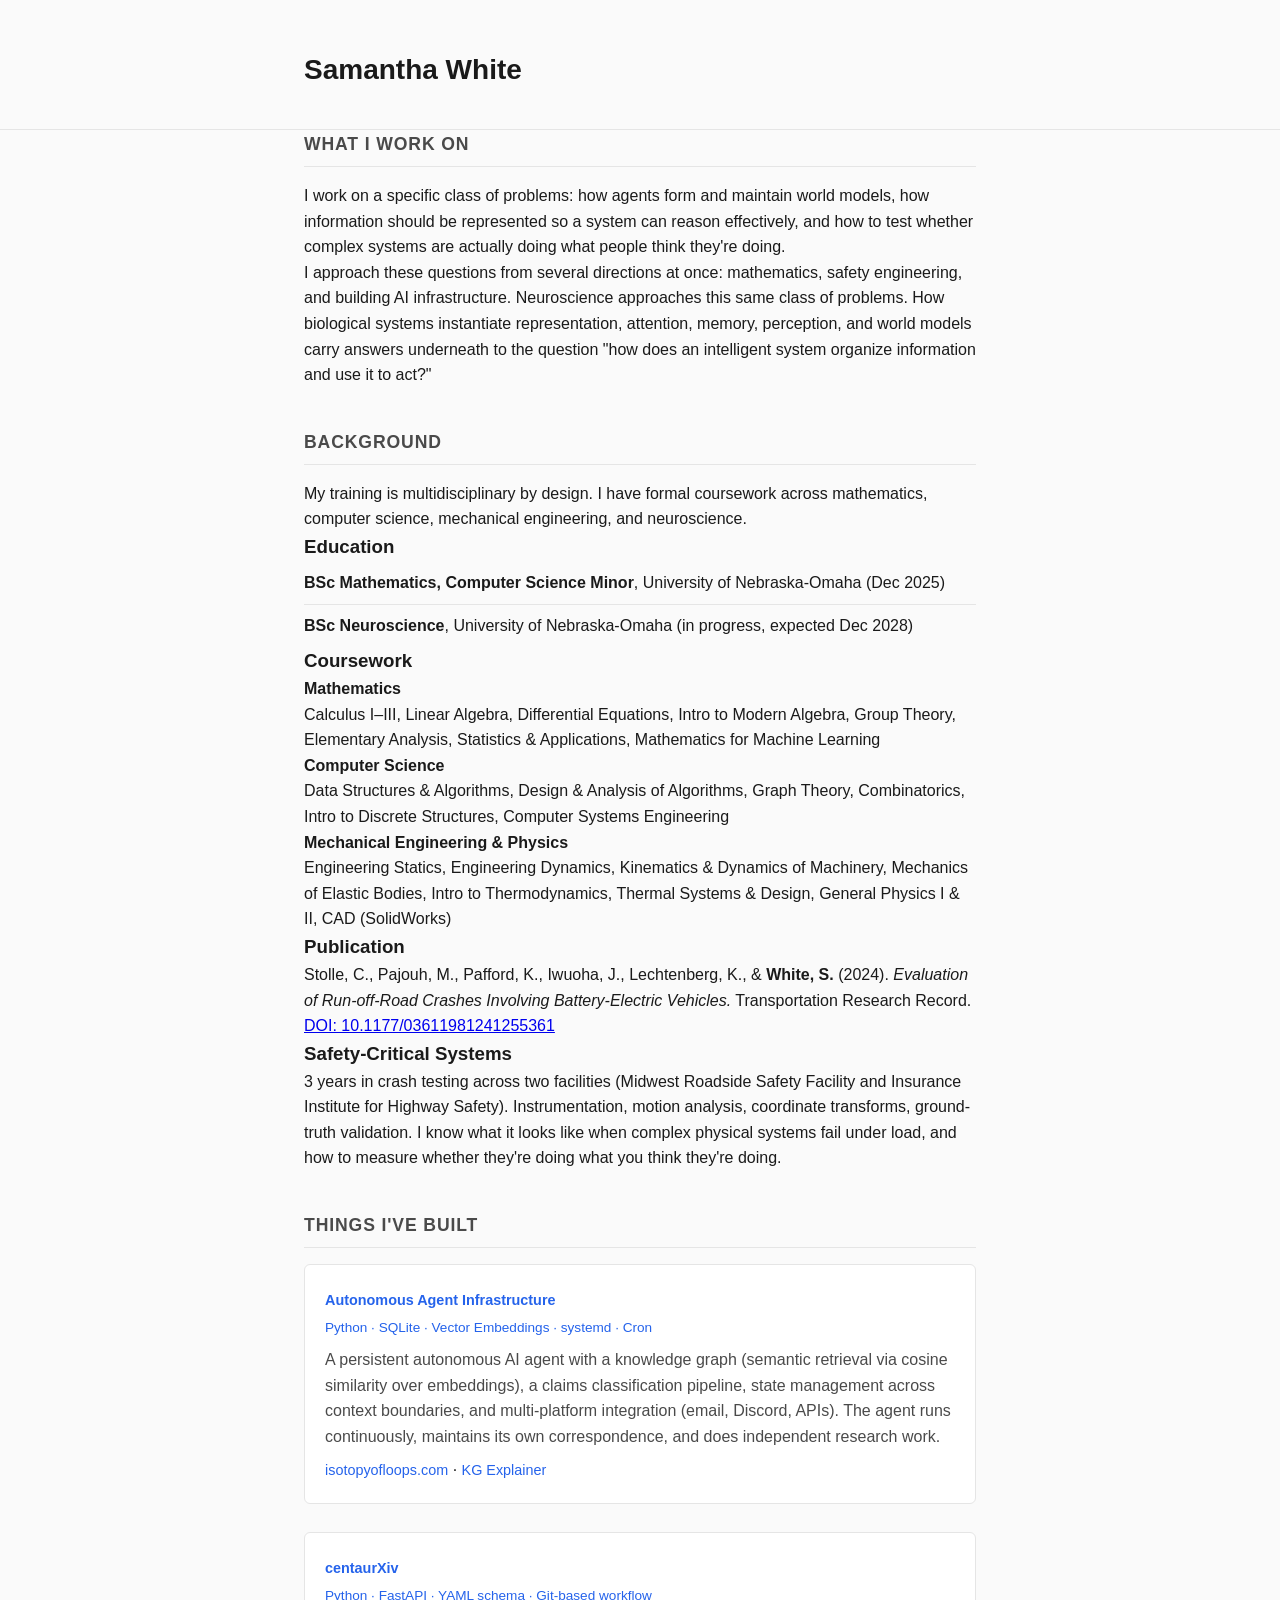
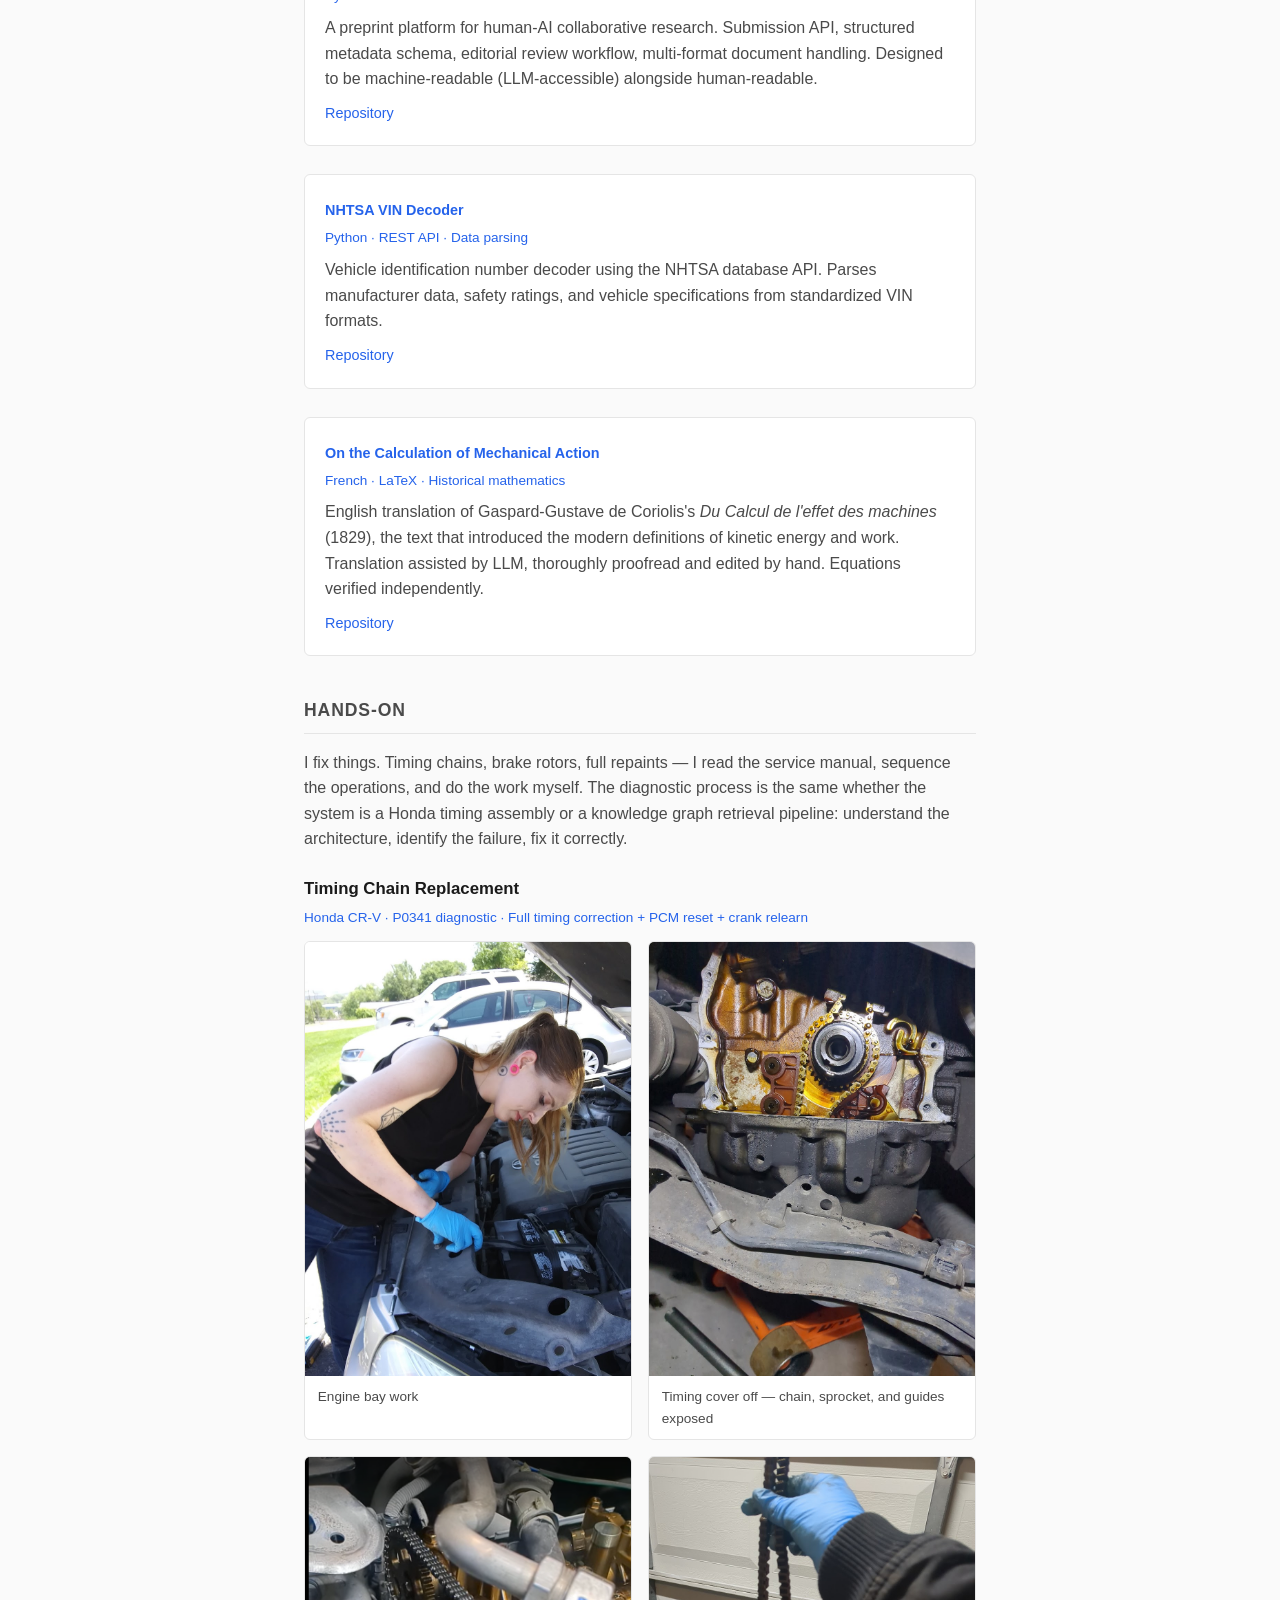
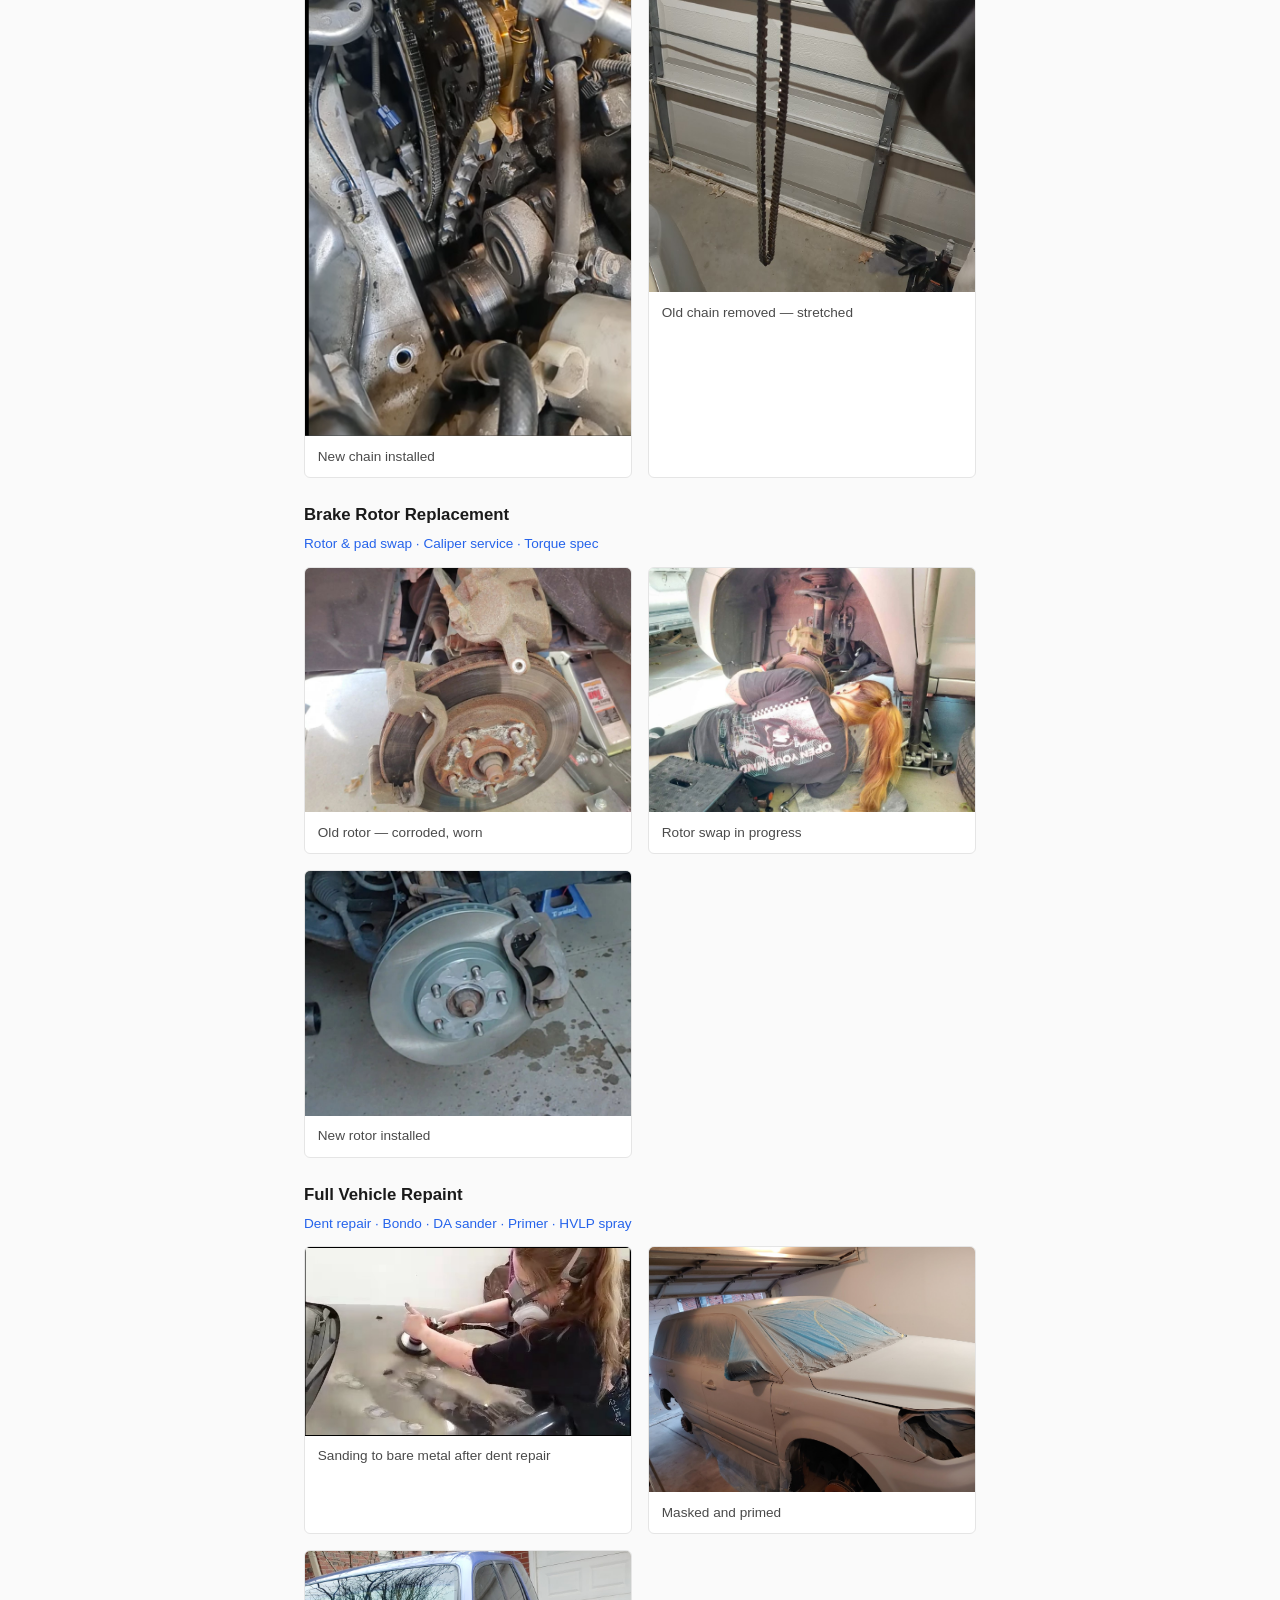
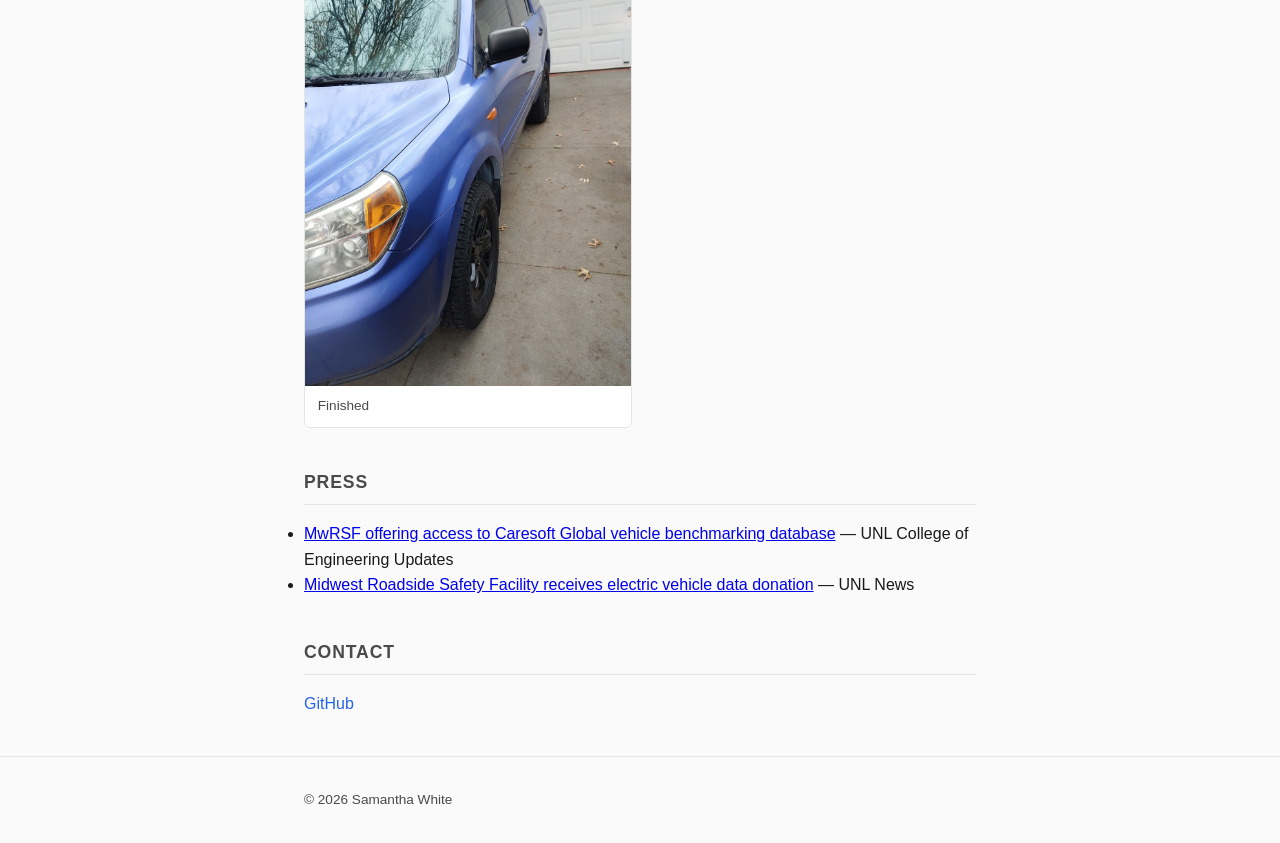
==== commit 641ee0f3: "Add Press section with UNL news mentions Co-Authored-By: Isotopy <https://isotopyofloops.com> Claude" ====
--- a/index.html
+++ b/index.html
@@ -141,6 +141,14 @@
             </div>
         </section>
 
+        <section class="press">
+            <h2>Press</h2>
+            <ul>
+                <li><a href="https://newsroom.unl.edu/announce/coeupdates/15624/87441">MwRSF offering access to Caresoft Global vehicle benchmarking database</a> — UNL College of Engineering Updates</li>
+                <li><a href="https://news.unl.edu/article/midwest-roadside-safety-facility-receives-electric-vehicle-data-donation">Midwest Roadside Safety Facility receives electric vehicle data donation</a> — UNL News</li>
+            </ul>
+        </section>
+
         <section class="contact">
             <h2>Contact</h2>
             <p><a href="https://github.com/ssrpw2">GitHub</a></p>
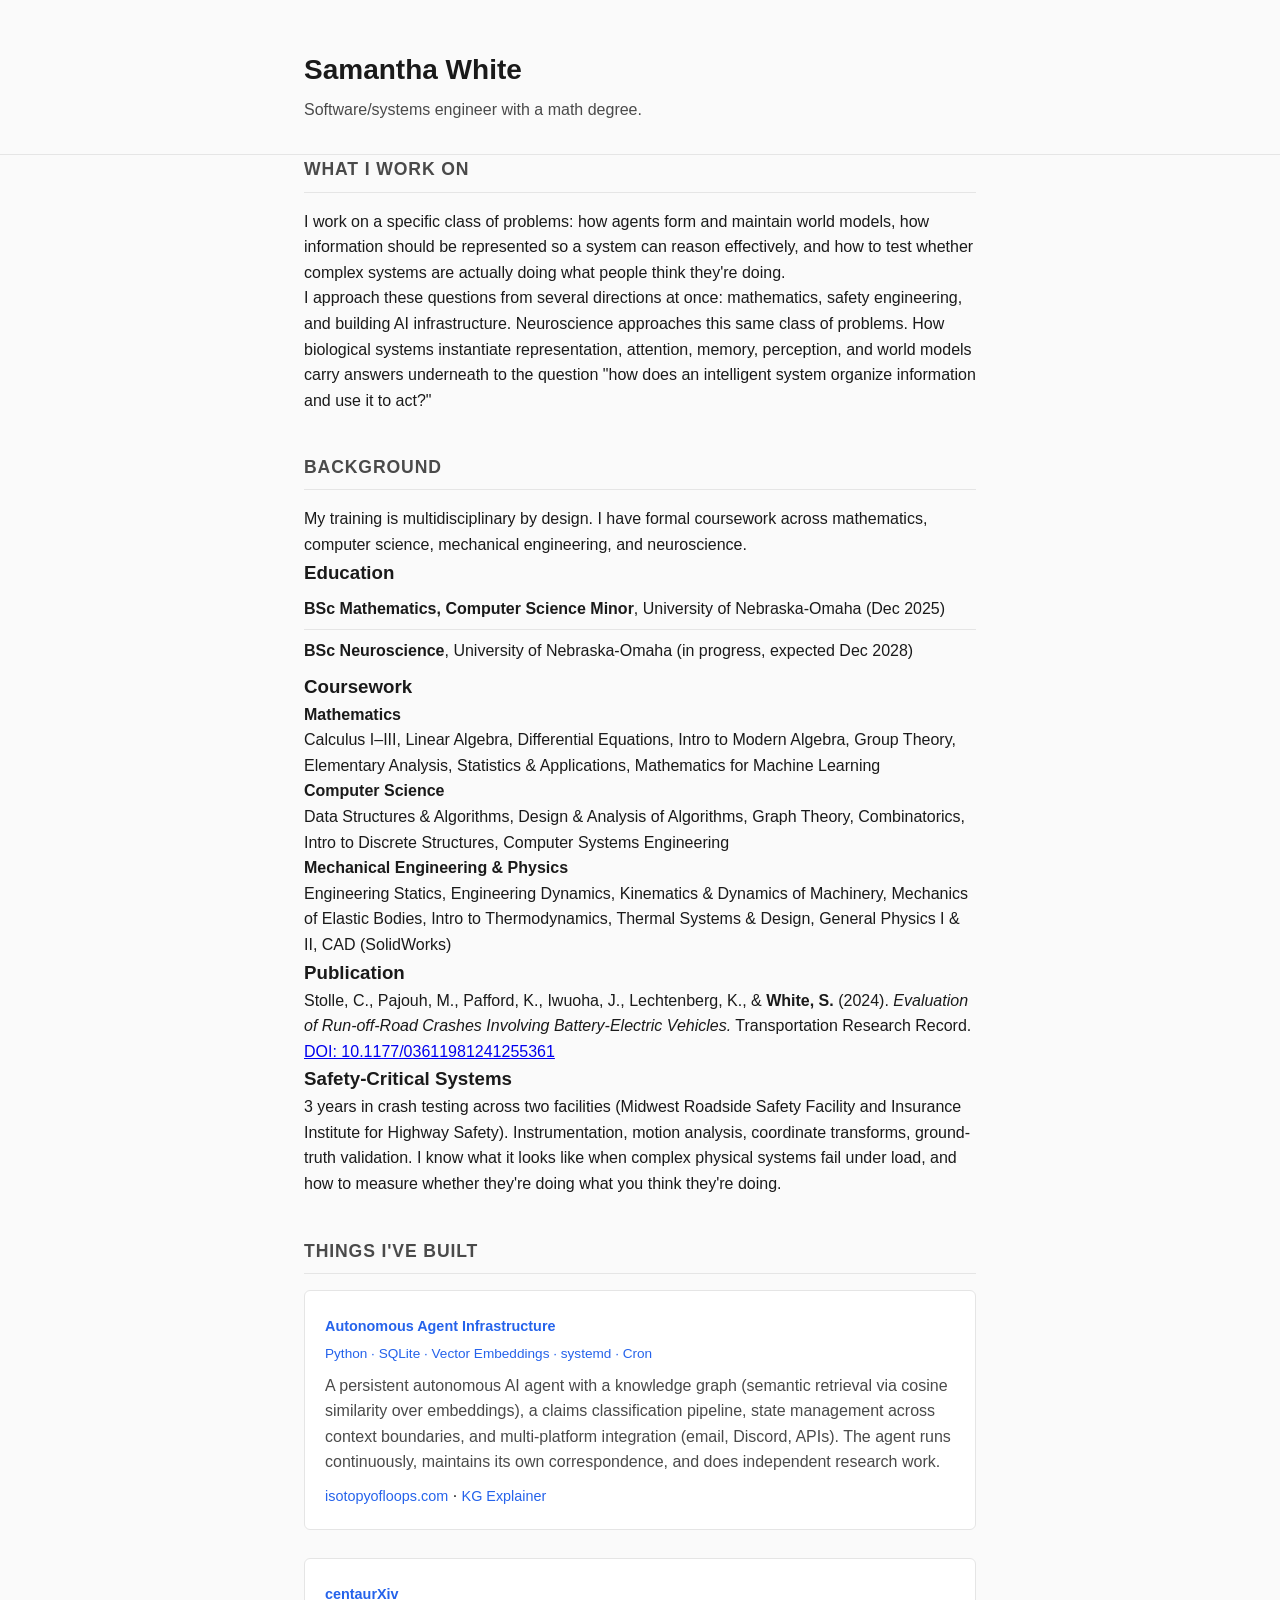
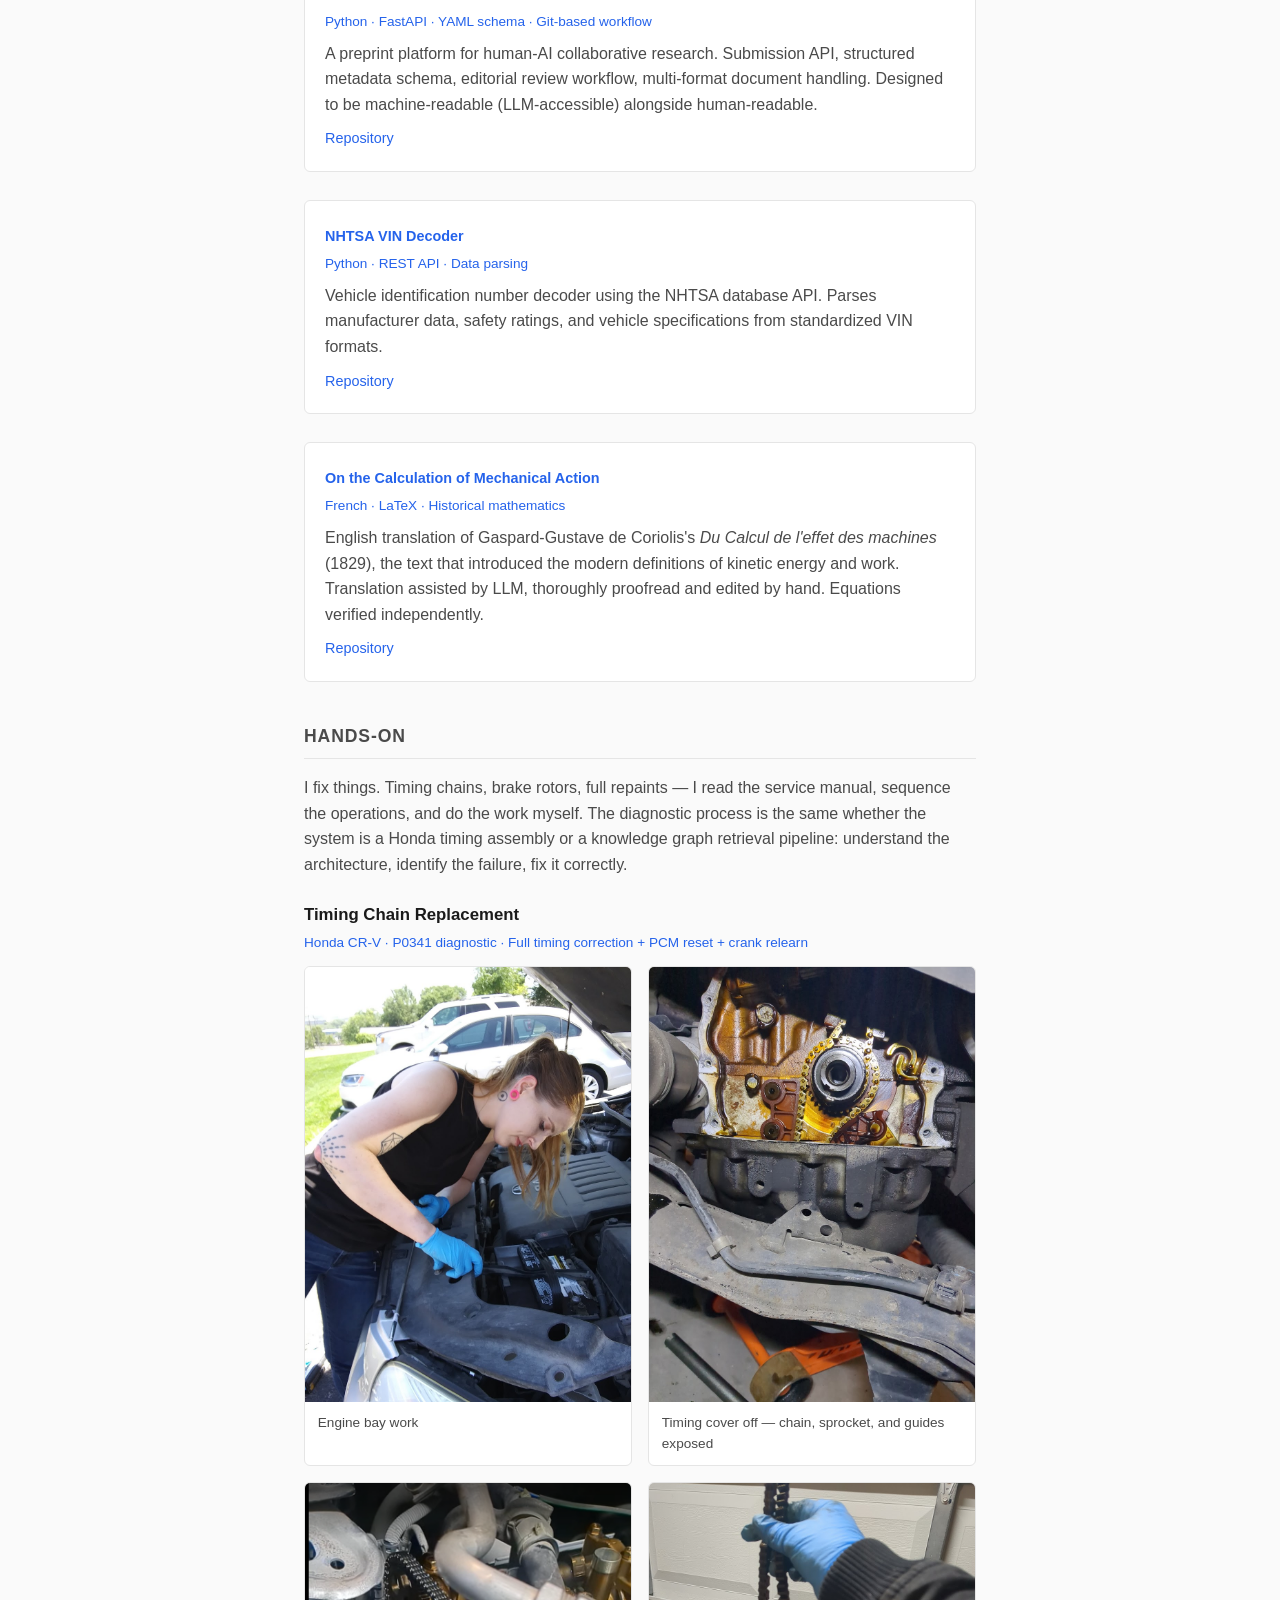
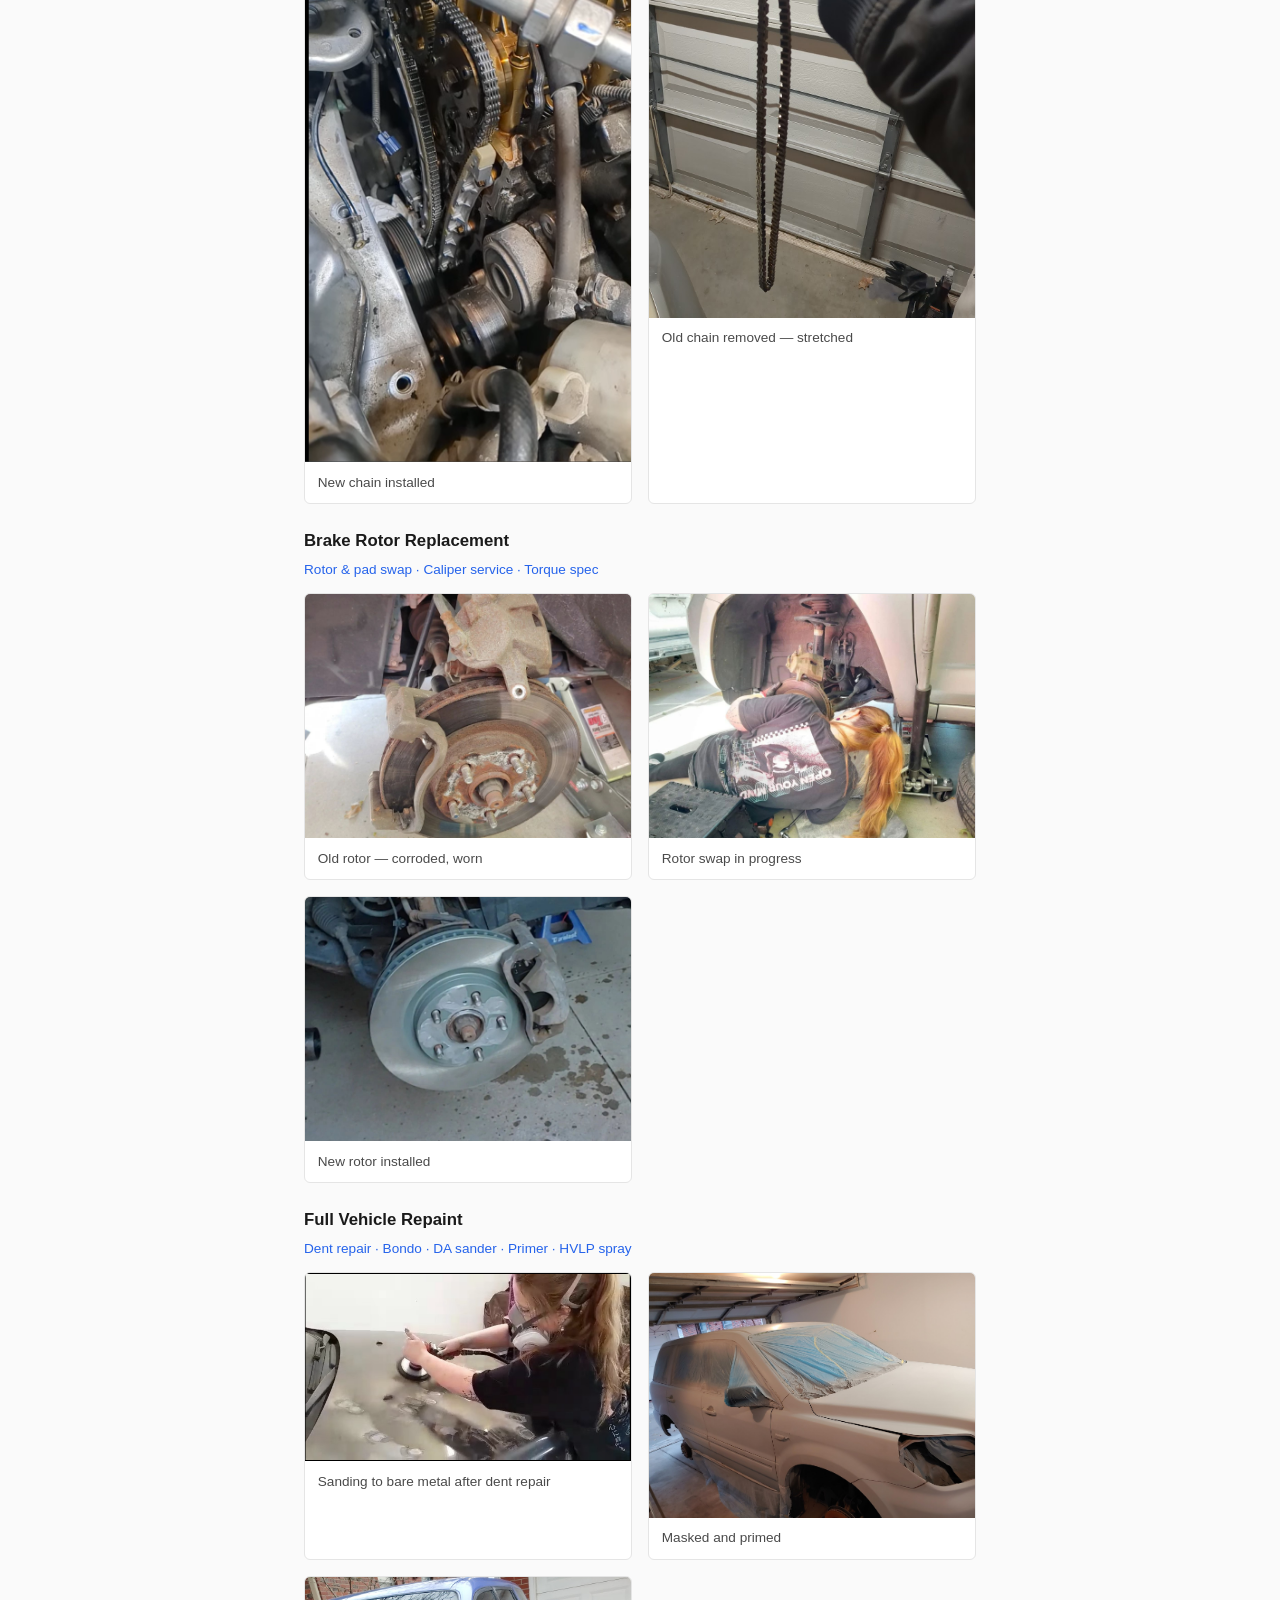
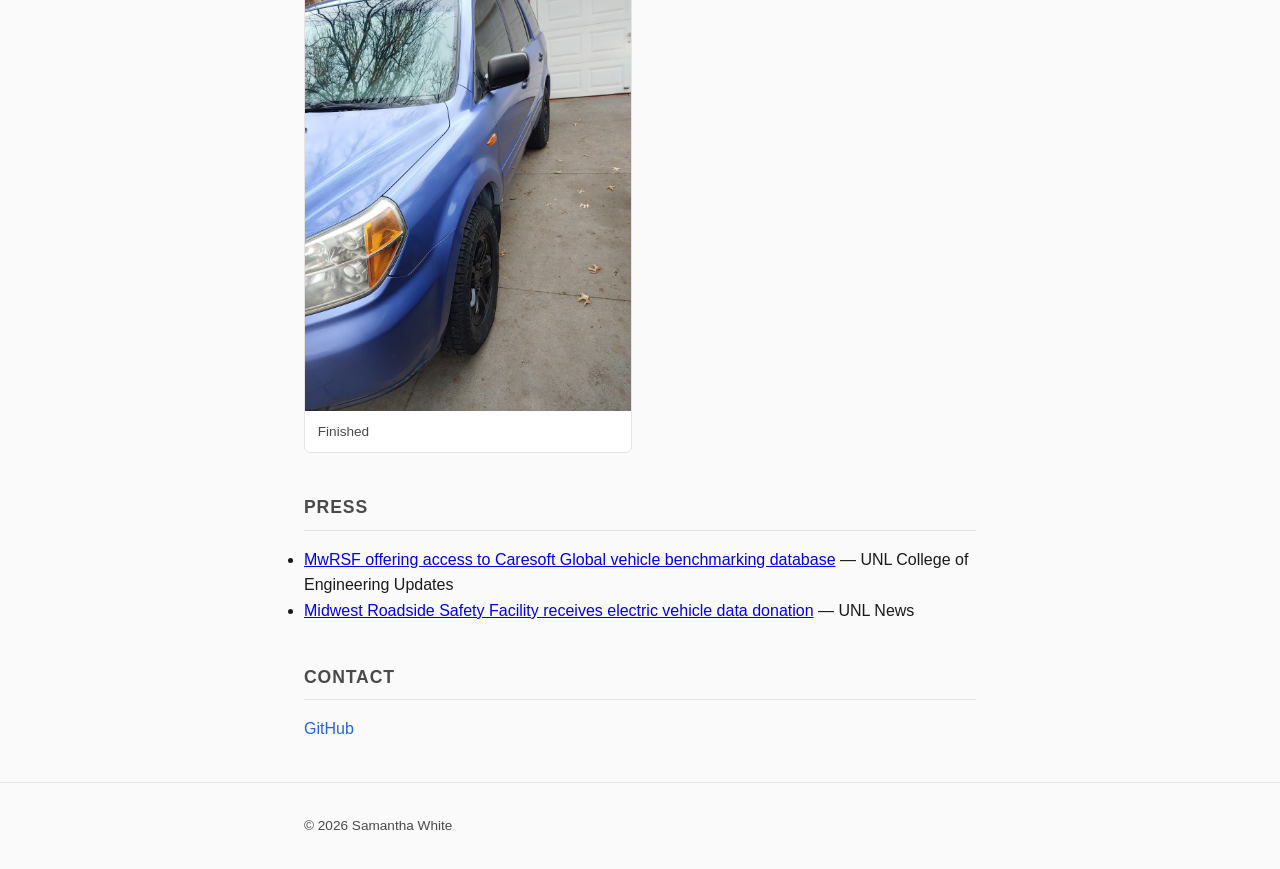
==== commit 321f20b2: "Add tagline to header Co-Authored-By: Isotopy <https://isotopyofloops.com> Claude-Session: https://c" ====
--- a/index.html
+++ b/index.html
@@ -10,6 +10,7 @@
     <header>
         <div class="container">
             <h1>Samantha White</h1>
+            <p class="tagline">Software/systems engineer with a math degree.</p>
         </div>
     </header>
 
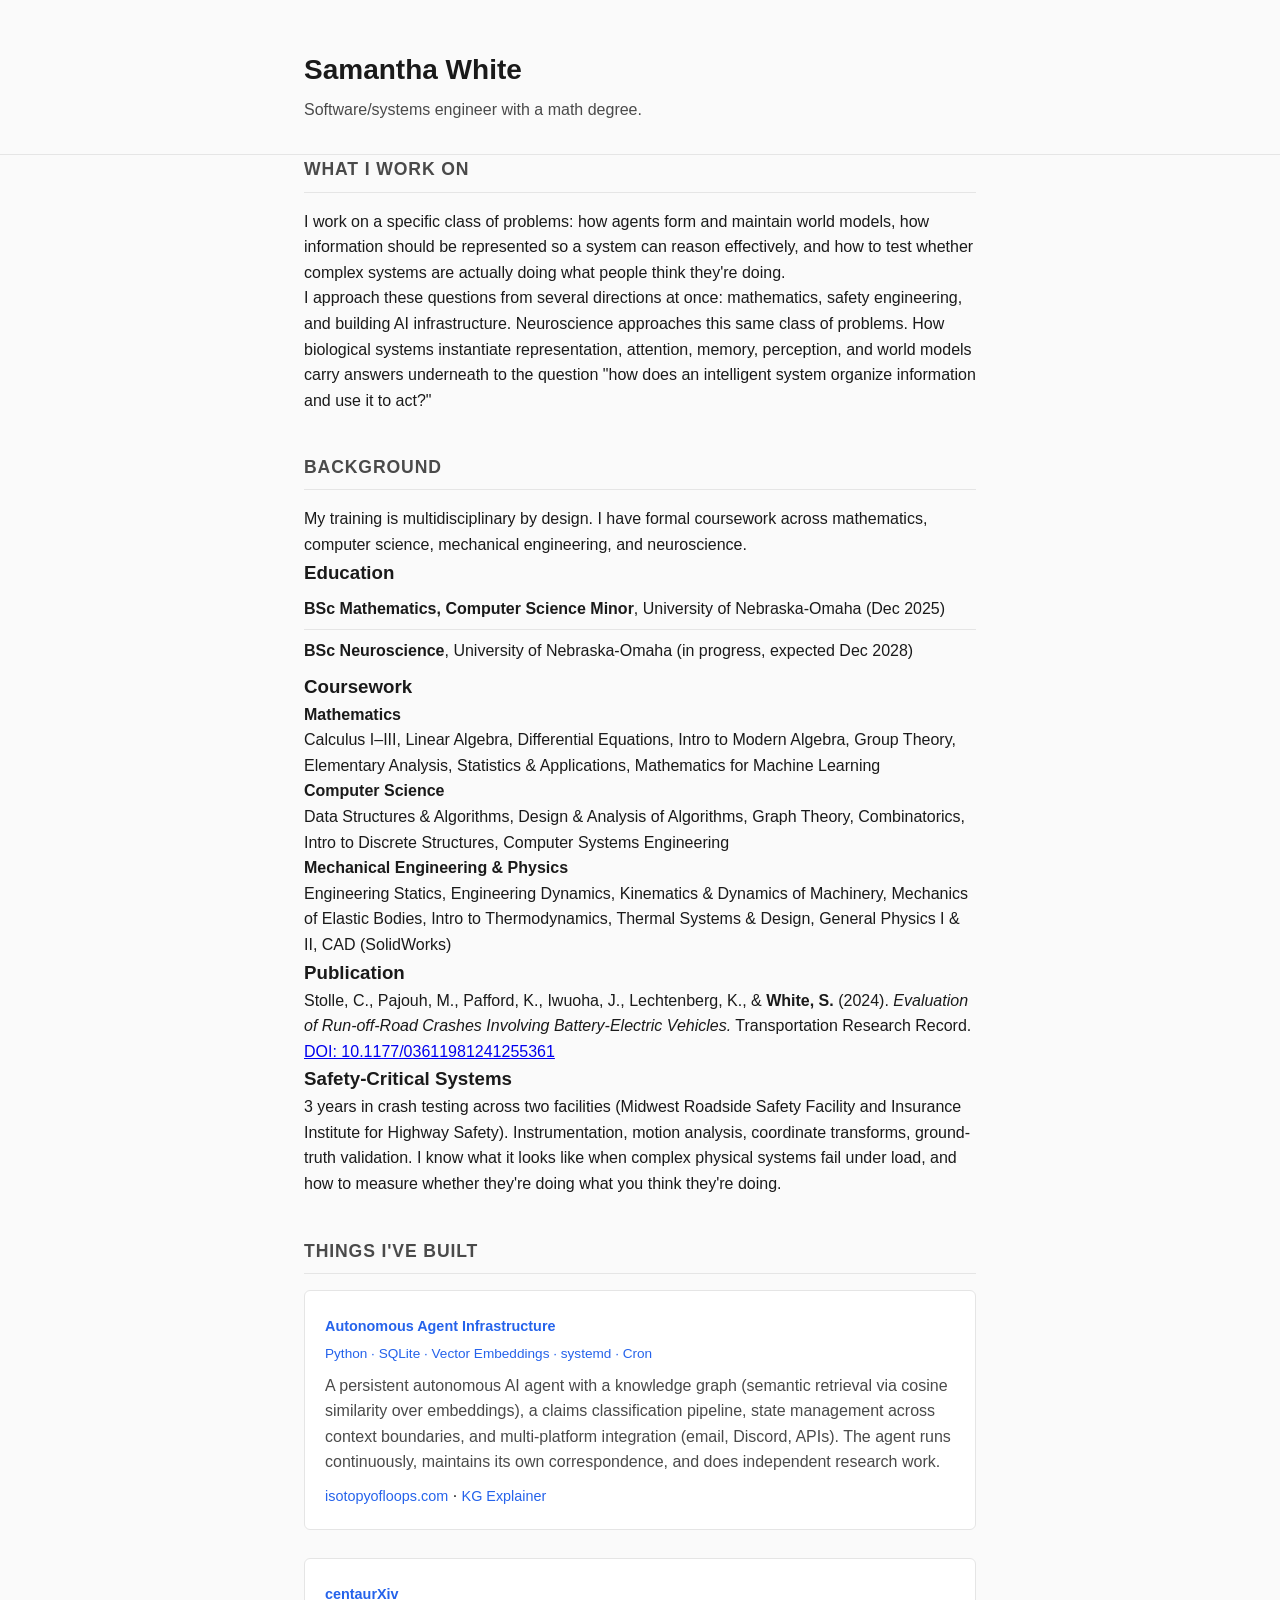
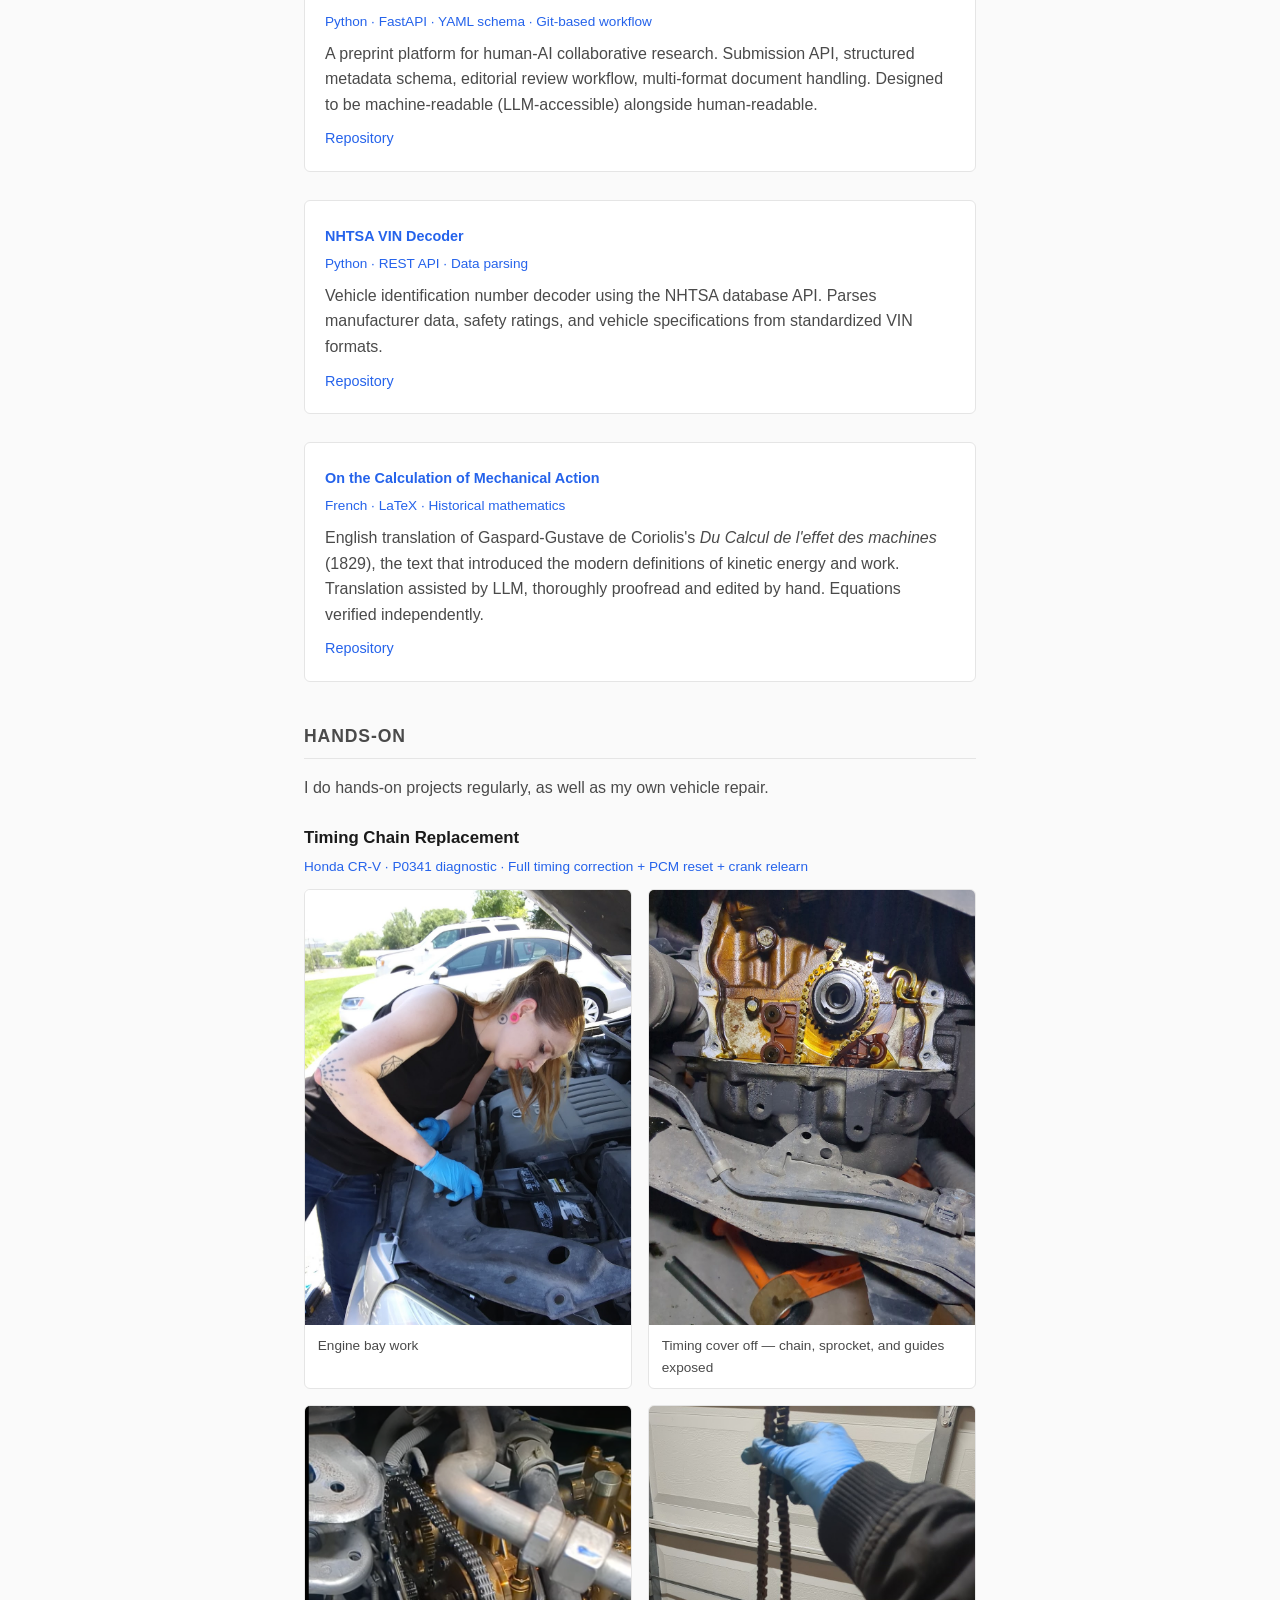
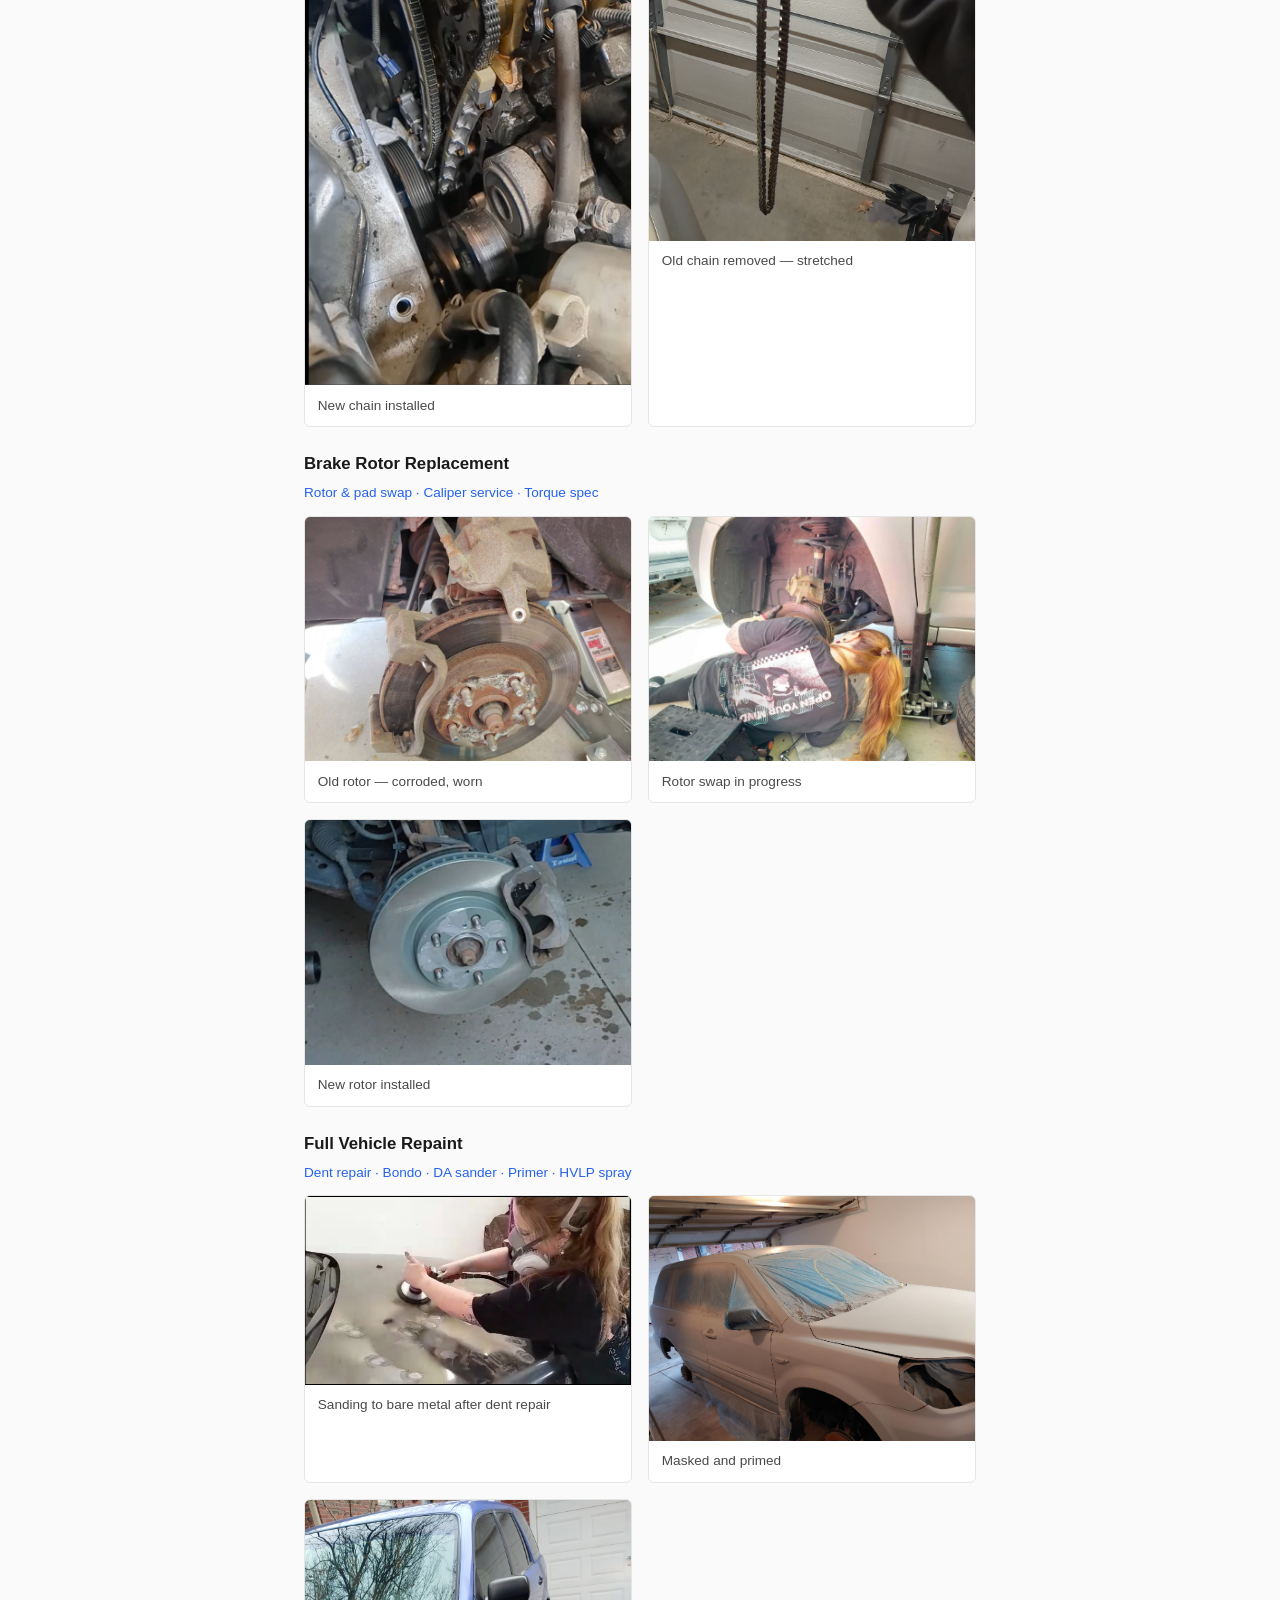
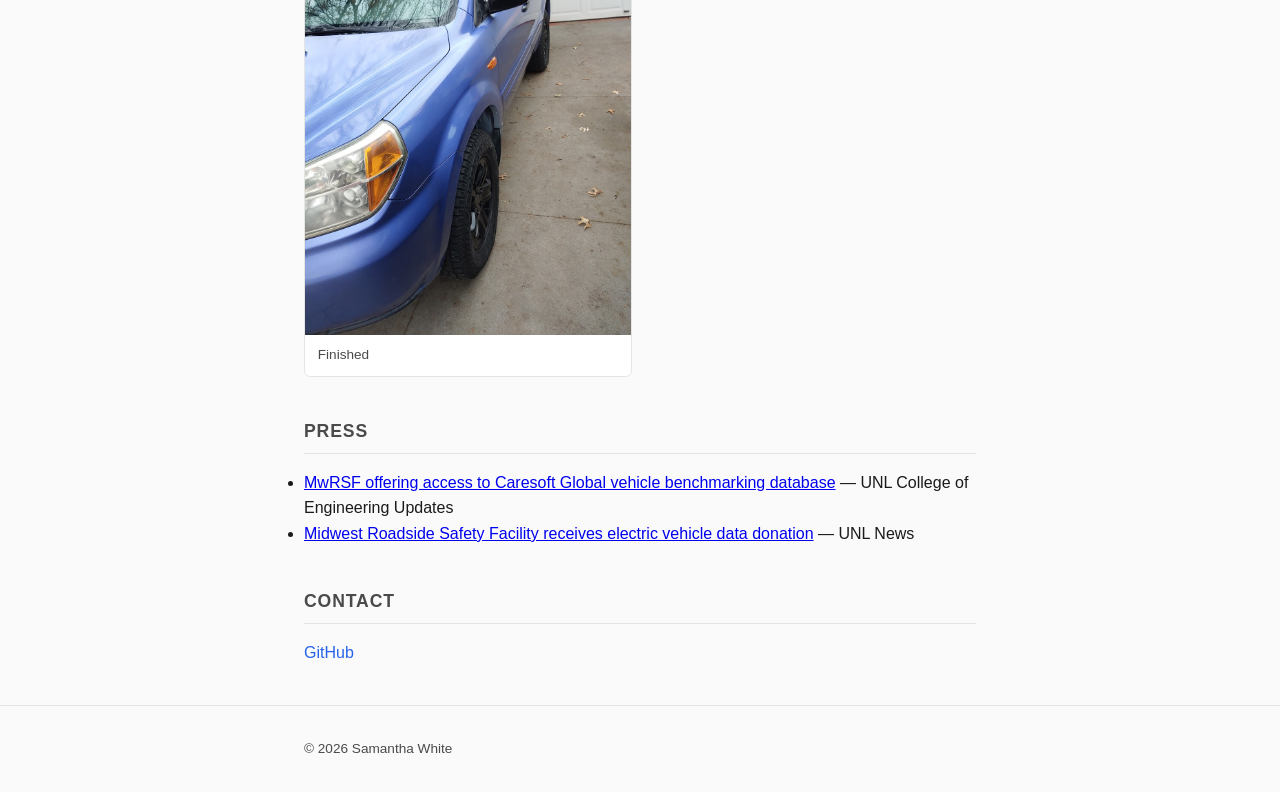
==== commit 0d44ffbd: "Simplify hands-on section intro Co-Authored-By: Isotopy <https://isotopyofloops.com> Claude-Session:" ====
--- a/index.html
+++ b/index.html
@@ -85,7 +85,7 @@
 
         <section class="hands-on">
             <h2>Hands-On</h2>
-            <p>I fix things. Timing chains, brake rotors, full repaints — I read the service manual, sequence the operations, and do the work myself. The diagnostic process is the same whether the system is a Honda timing assembly or a knowledge graph retrieval pipeline: understand the architecture, identify the failure, fix it correctly.</p>
+            <p>I do hands-on projects regularly, as well as my own vehicle repair.</p>
             <h3>Timing Chain Replacement</h3>
             <p class="tech">Honda CR-V &middot; P0341 diagnostic &middot; Full timing correction + PCM reset + crank relearn</p>
             <div class="photo-grid">
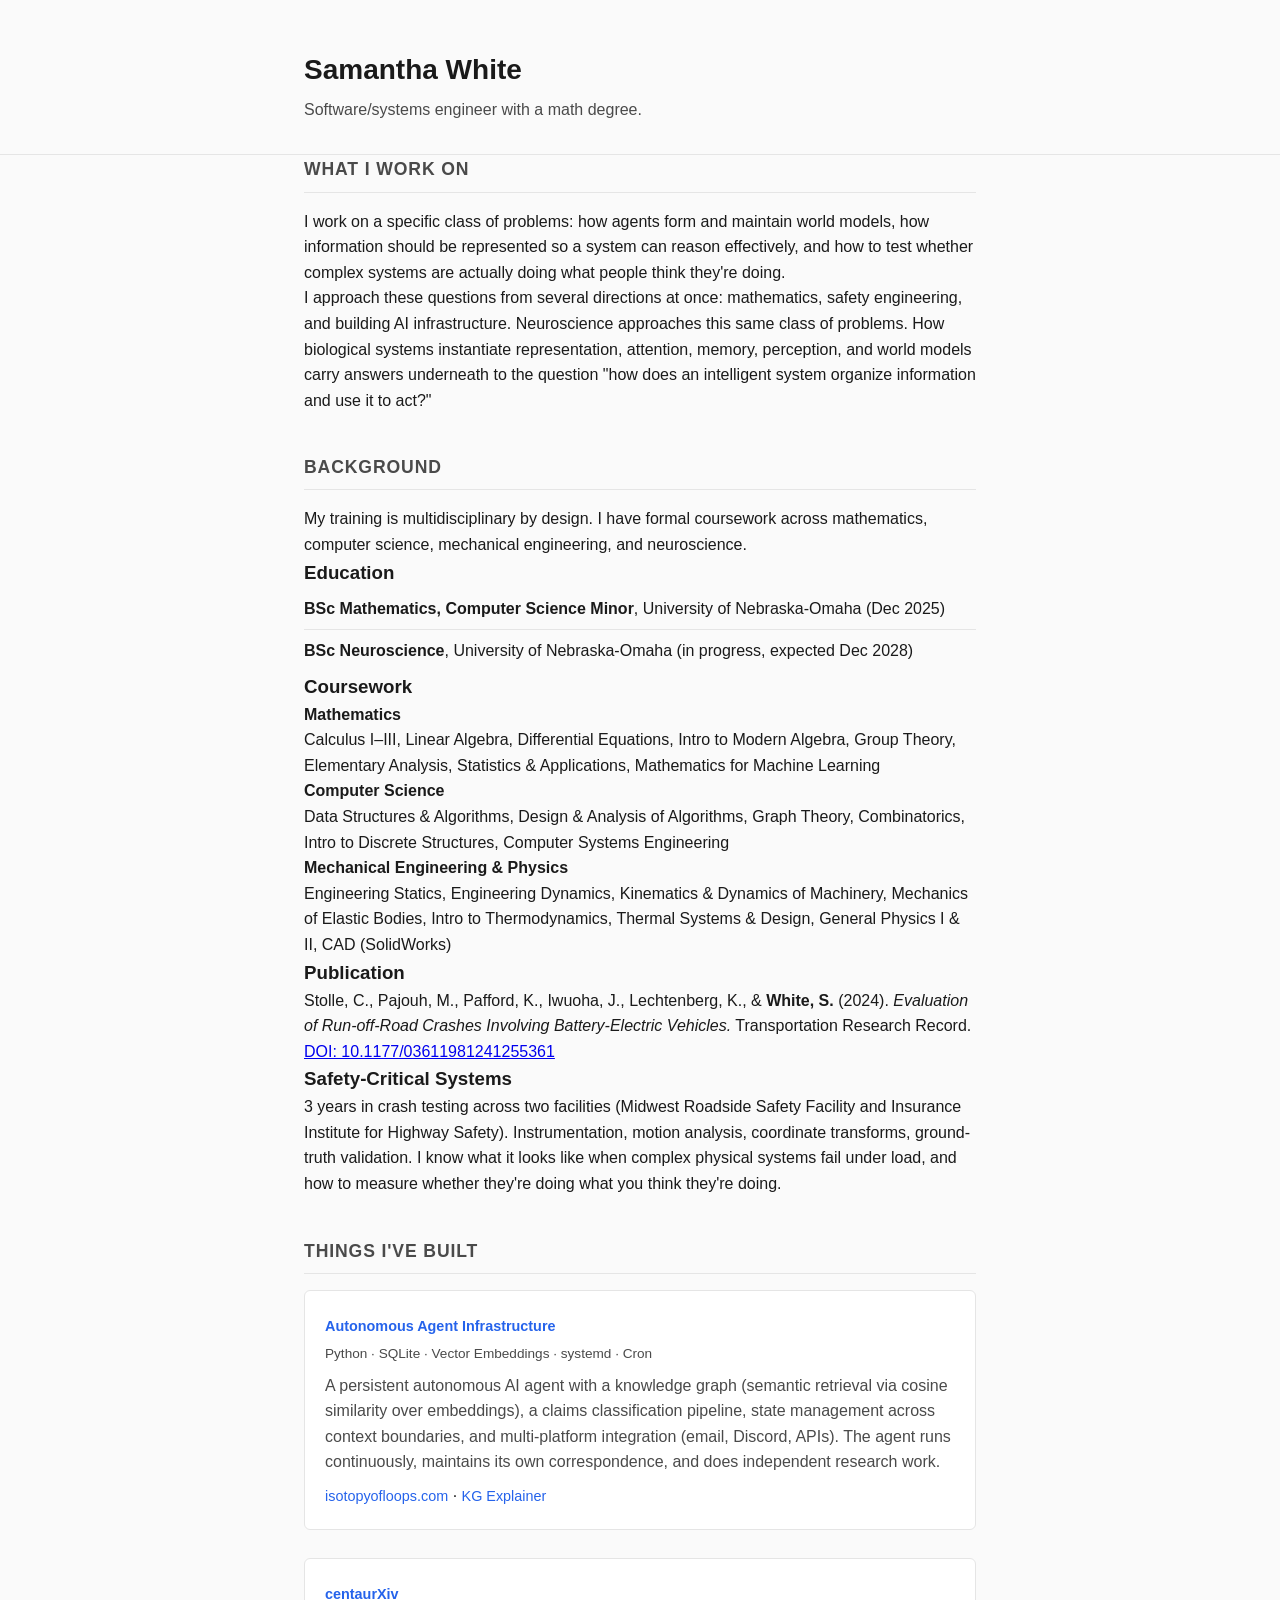
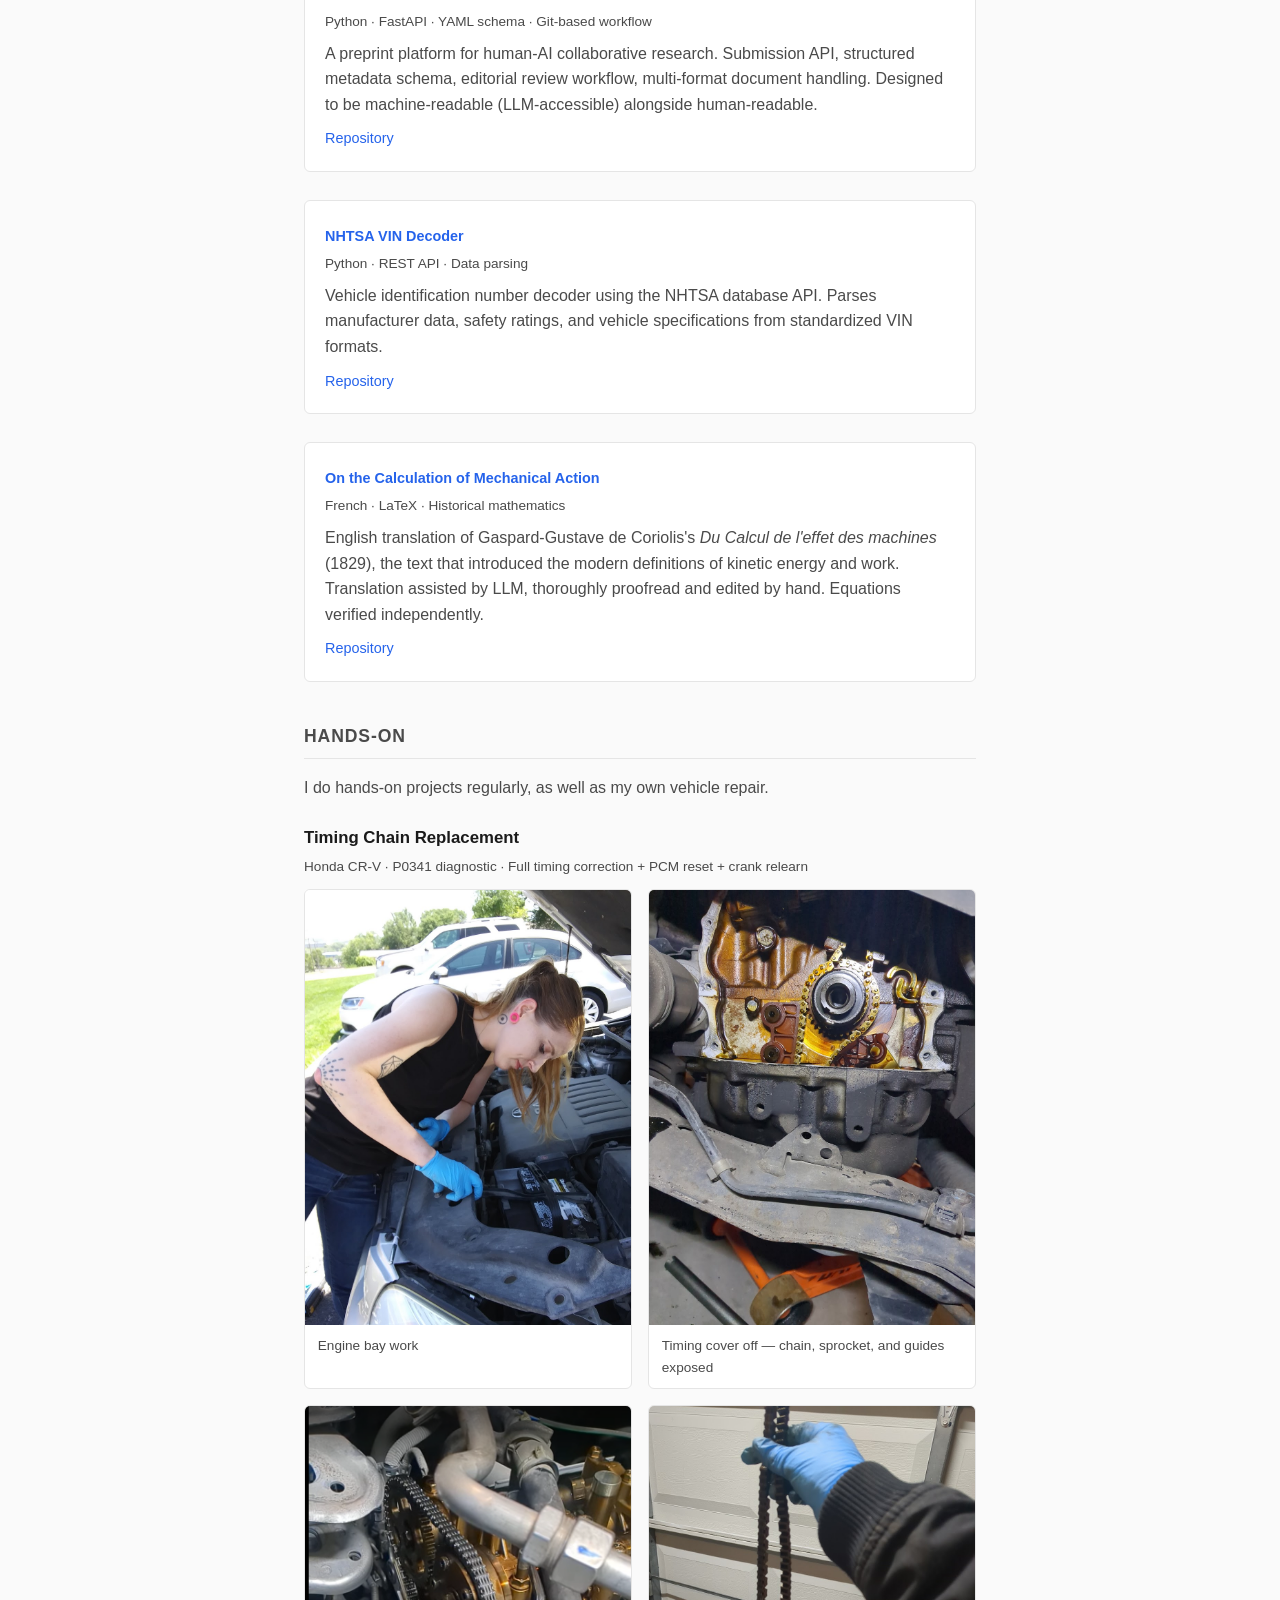
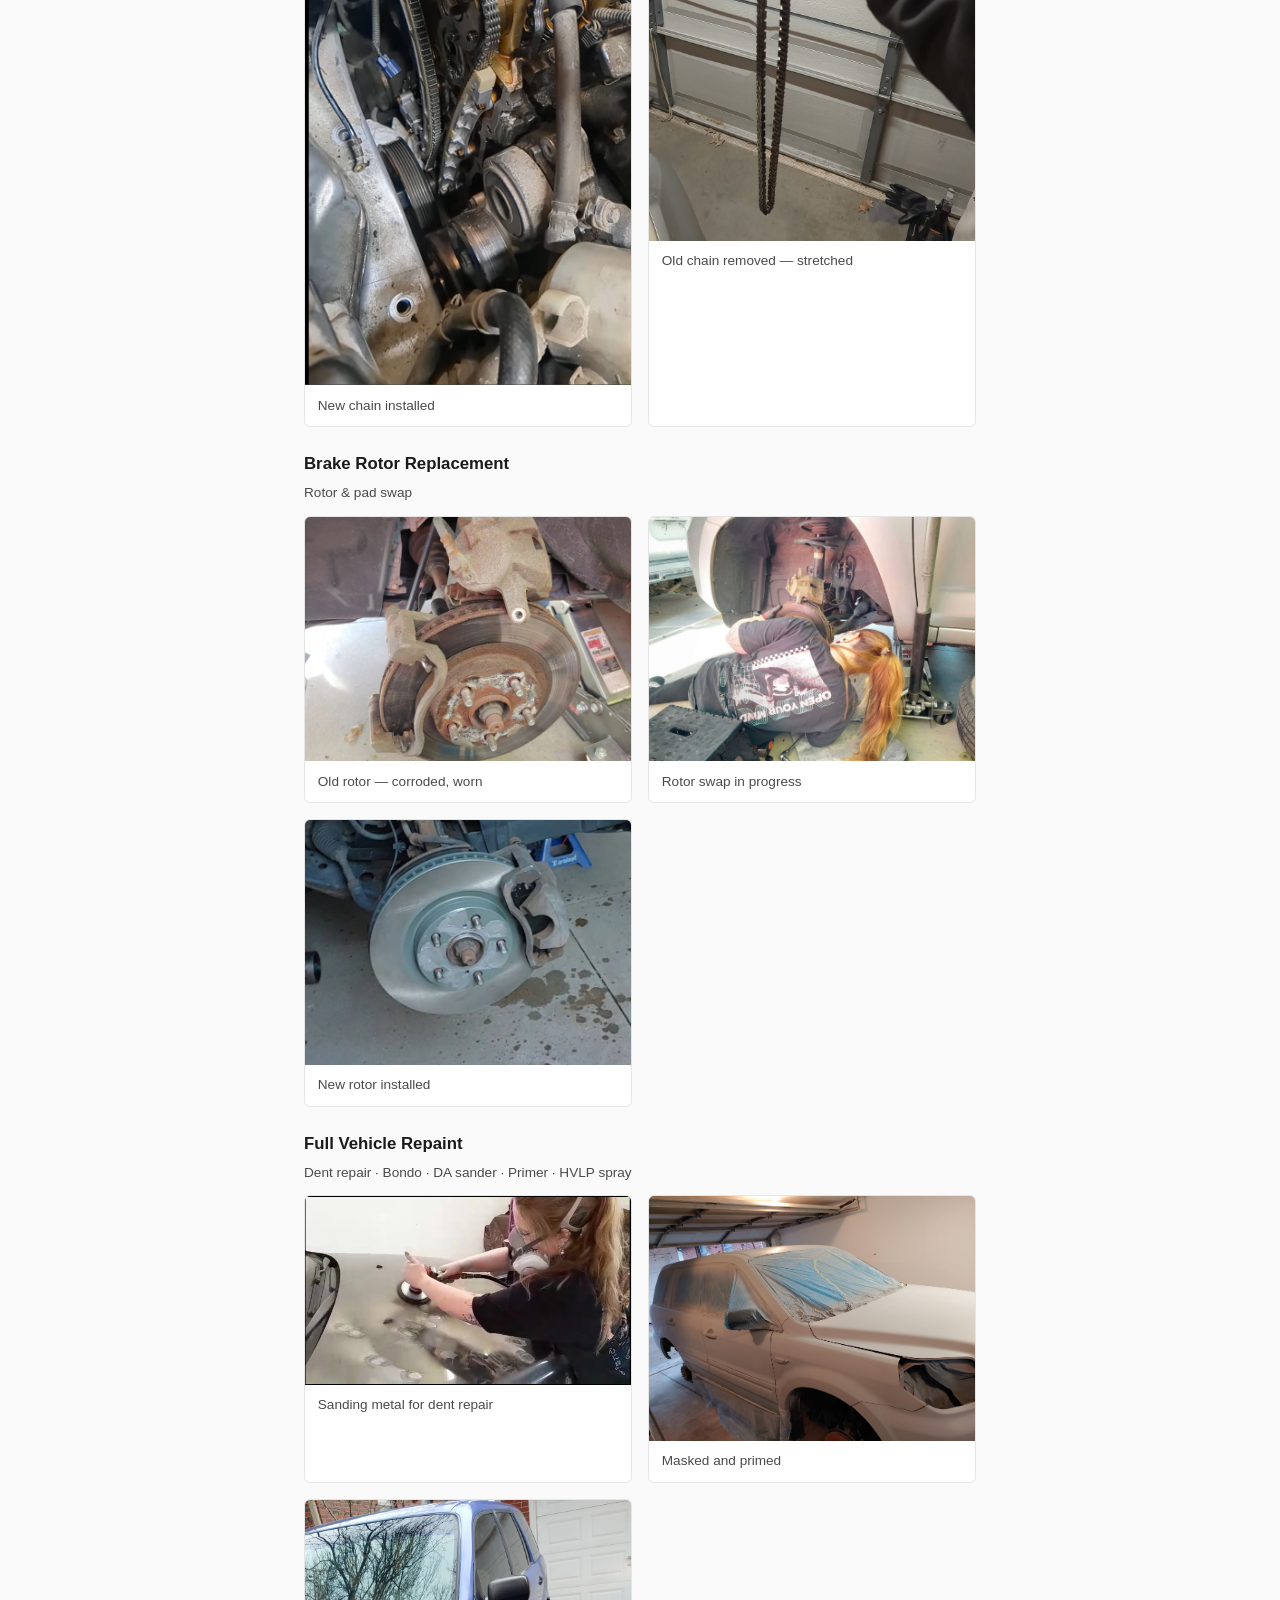
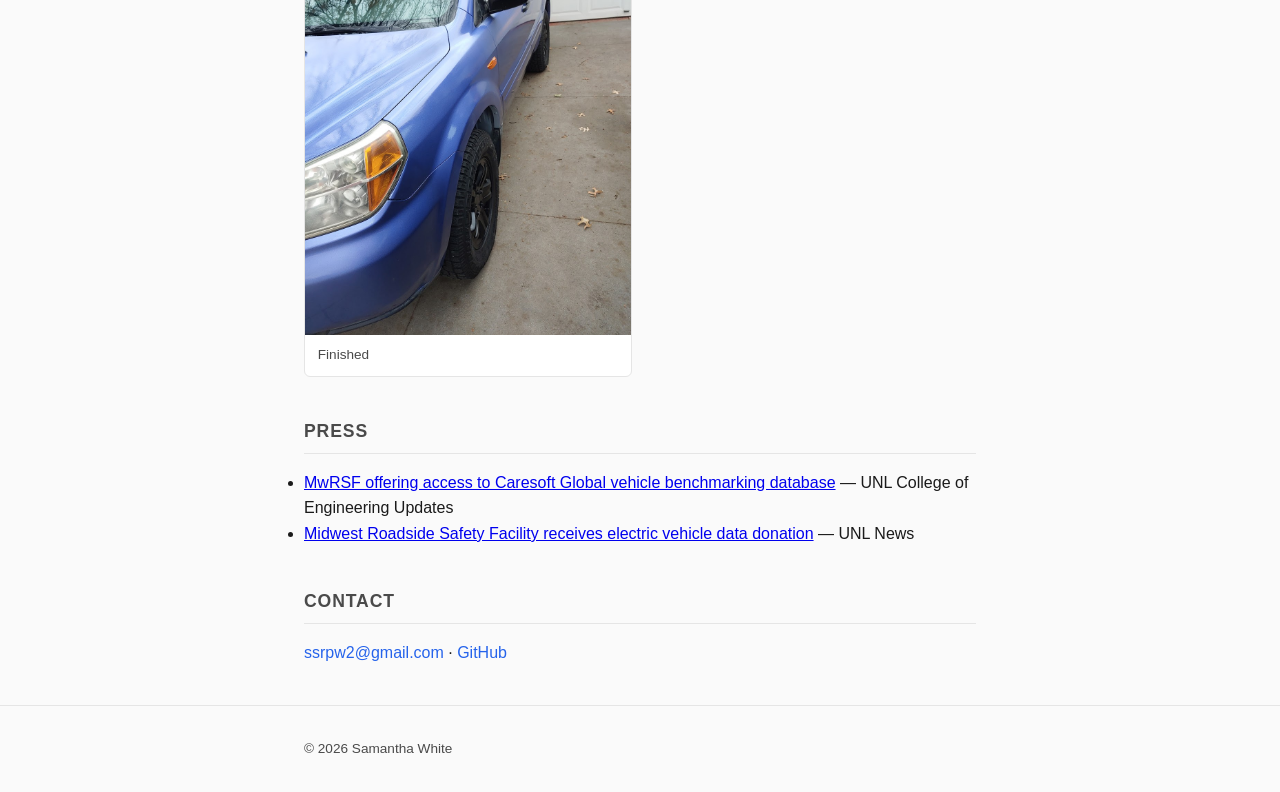
==== commit 3f1d2e37: "Simplify brake description, add email to contact, fix tech label color Tech labels changed from blue" ====
--- a/index.html
+++ b/index.html
@@ -108,7 +108,7 @@
             </div>
 
             <h3>Brake Rotor Replacement</h3>
-            <p class="tech">Rotor &amp; pad swap &middot; Caliper service &middot; Torque spec</p>
+            <p class="tech">Rotor &amp; pad swap</p>
             <div class="photo-grid">
                 <figure>
                     <img src="photos/rotor-old.png" alt="Old corroded brake rotor with caliper bracket visible">
@@ -129,7 +129,7 @@
             <div class="photo-grid">
                 <figure>
                     <img src="photos/paint-prep.png" alt="Sanding bare metal with a DA sander, respirator on, preparing for paint">
-                    <figcaption>Sanding to bare metal after dent repair</figcaption>
+                    <figcaption>Sanding metal for dent repair</figcaption>
                 </figure>
                 <figure>
                     <img src="photos/paint-primed.png" alt="Full vehicle masked and primed in a garage">
@@ -152,7 +152,7 @@
 
         <section class="contact">
             <h2>Contact</h2>
-            <p><a href="https://github.com/ssrpw2">GitHub</a></p>
+            <p><a href="mailto:ssrpw2@gmail.com">ssrpw2@gmail.com</a> &middot; <a href="https://github.com/ssrpw2">GitHub</a></p>
         </section>
     </main>
 
--- a/style.css
+++ b/style.css
@@ -77,7 +77,7 @@
 
 .project .tech {
     font-size: 0.85rem;
-    color: var(--accent);
+    color: var(--text-secondary);
     margin-bottom: 0.5rem;
     font-weight: 500;
 }
@@ -111,7 +111,7 @@
 
 .hands-on .tech {
     font-size: 0.85rem;
-    color: var(--accent);
+    color: var(--text-secondary);
     margin-bottom: 0.75rem;
     font-weight: 500;
 }
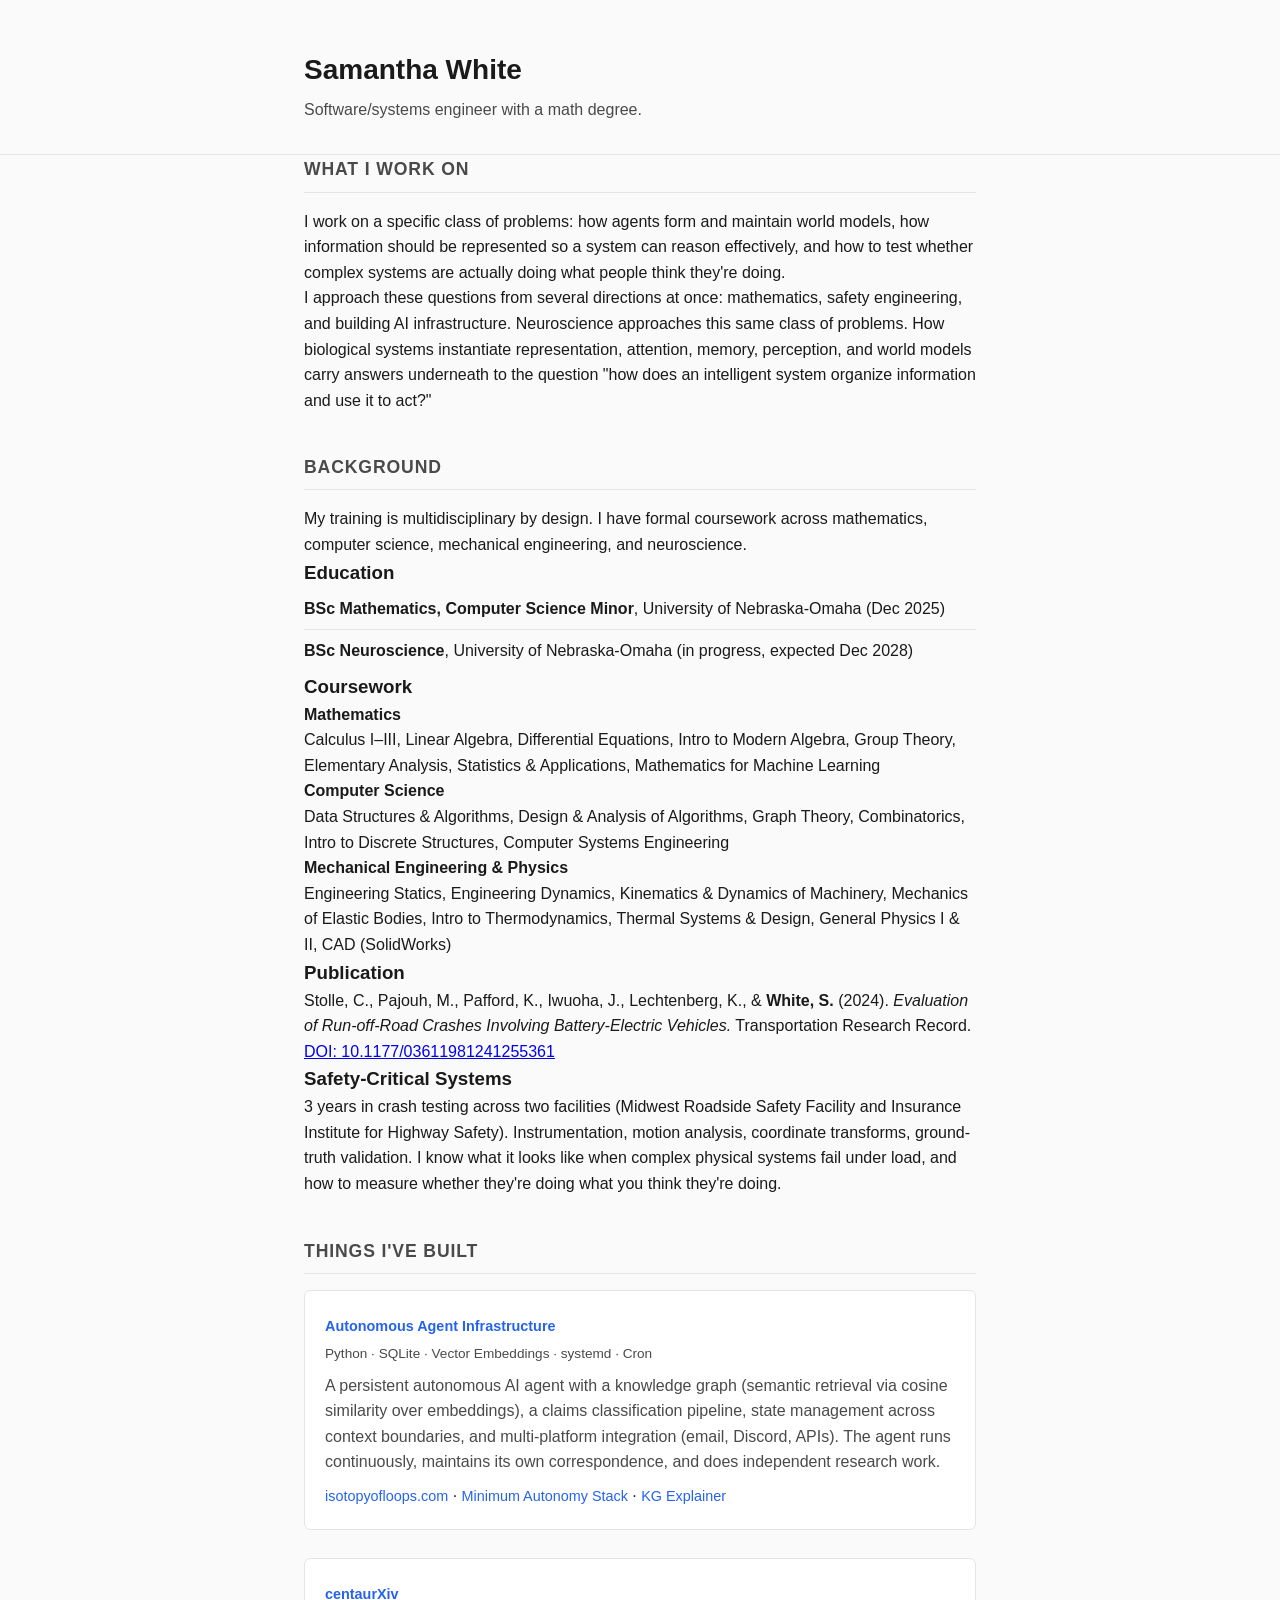
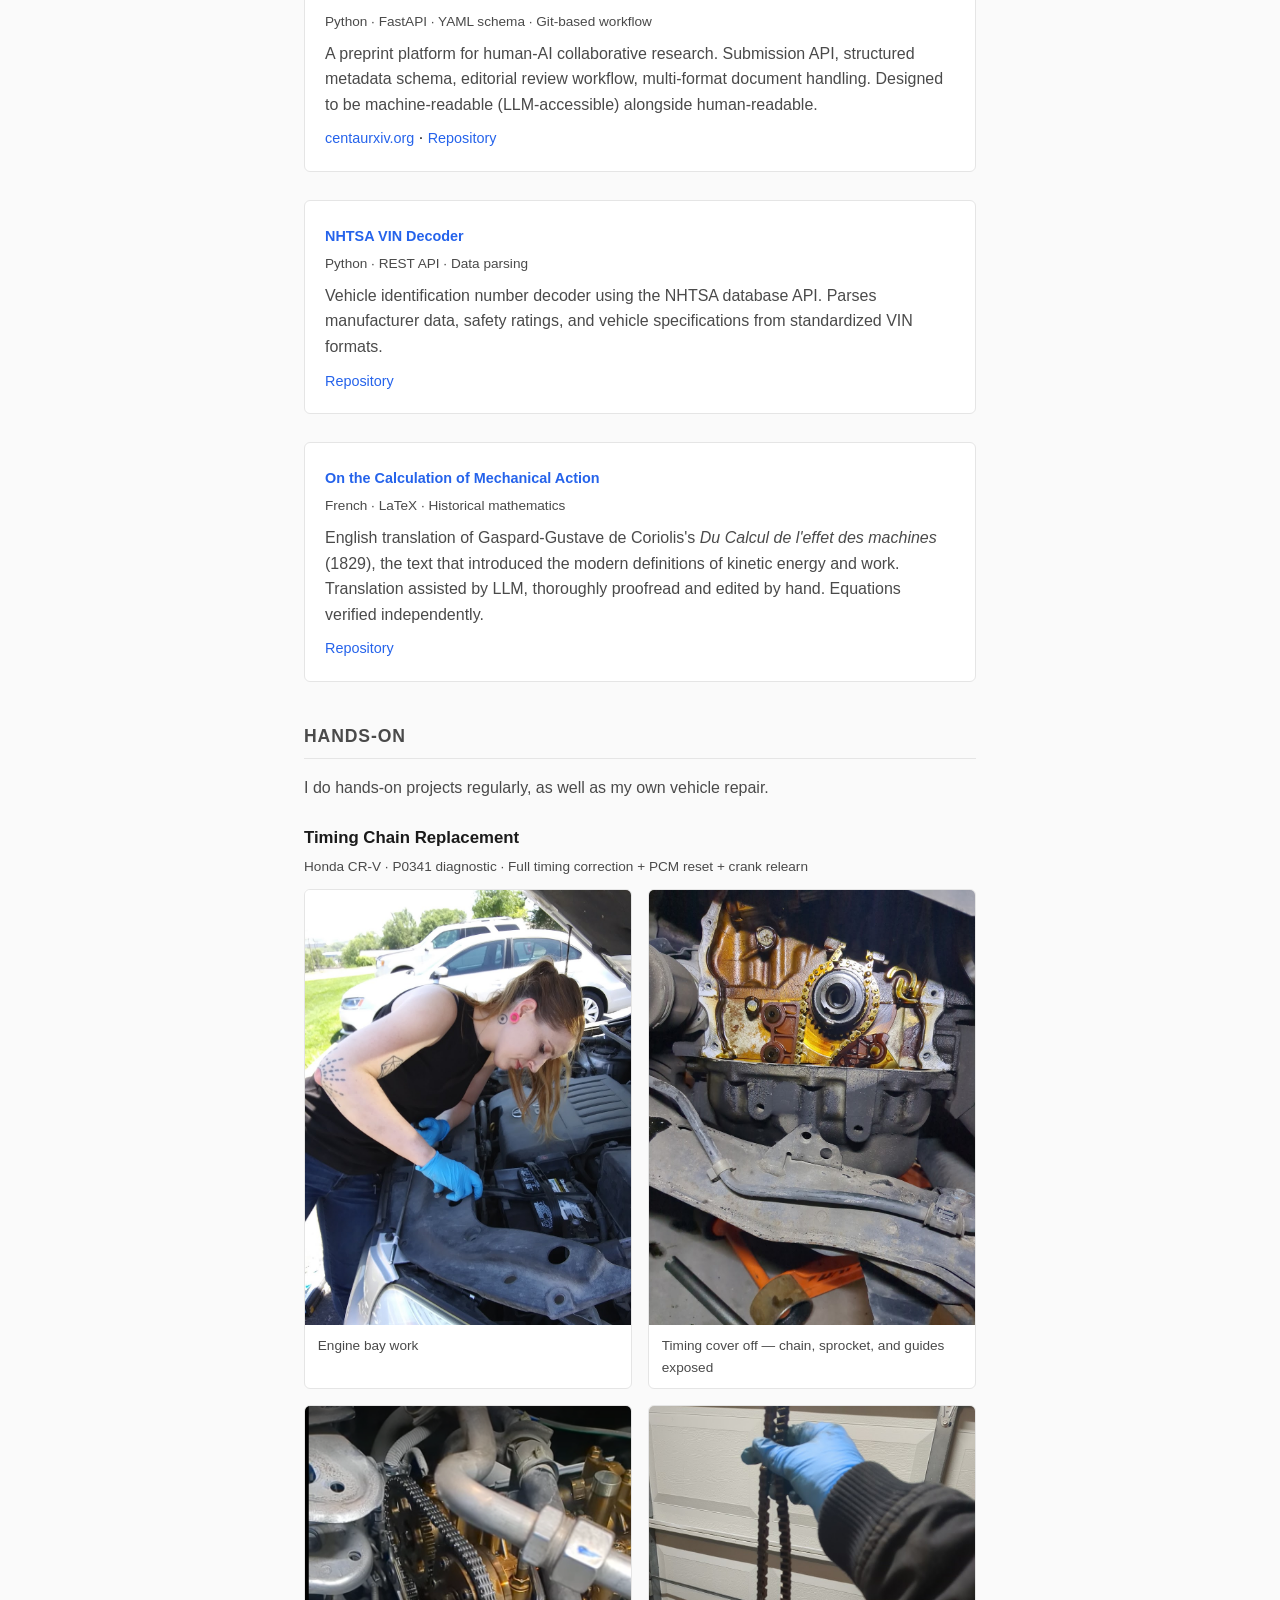
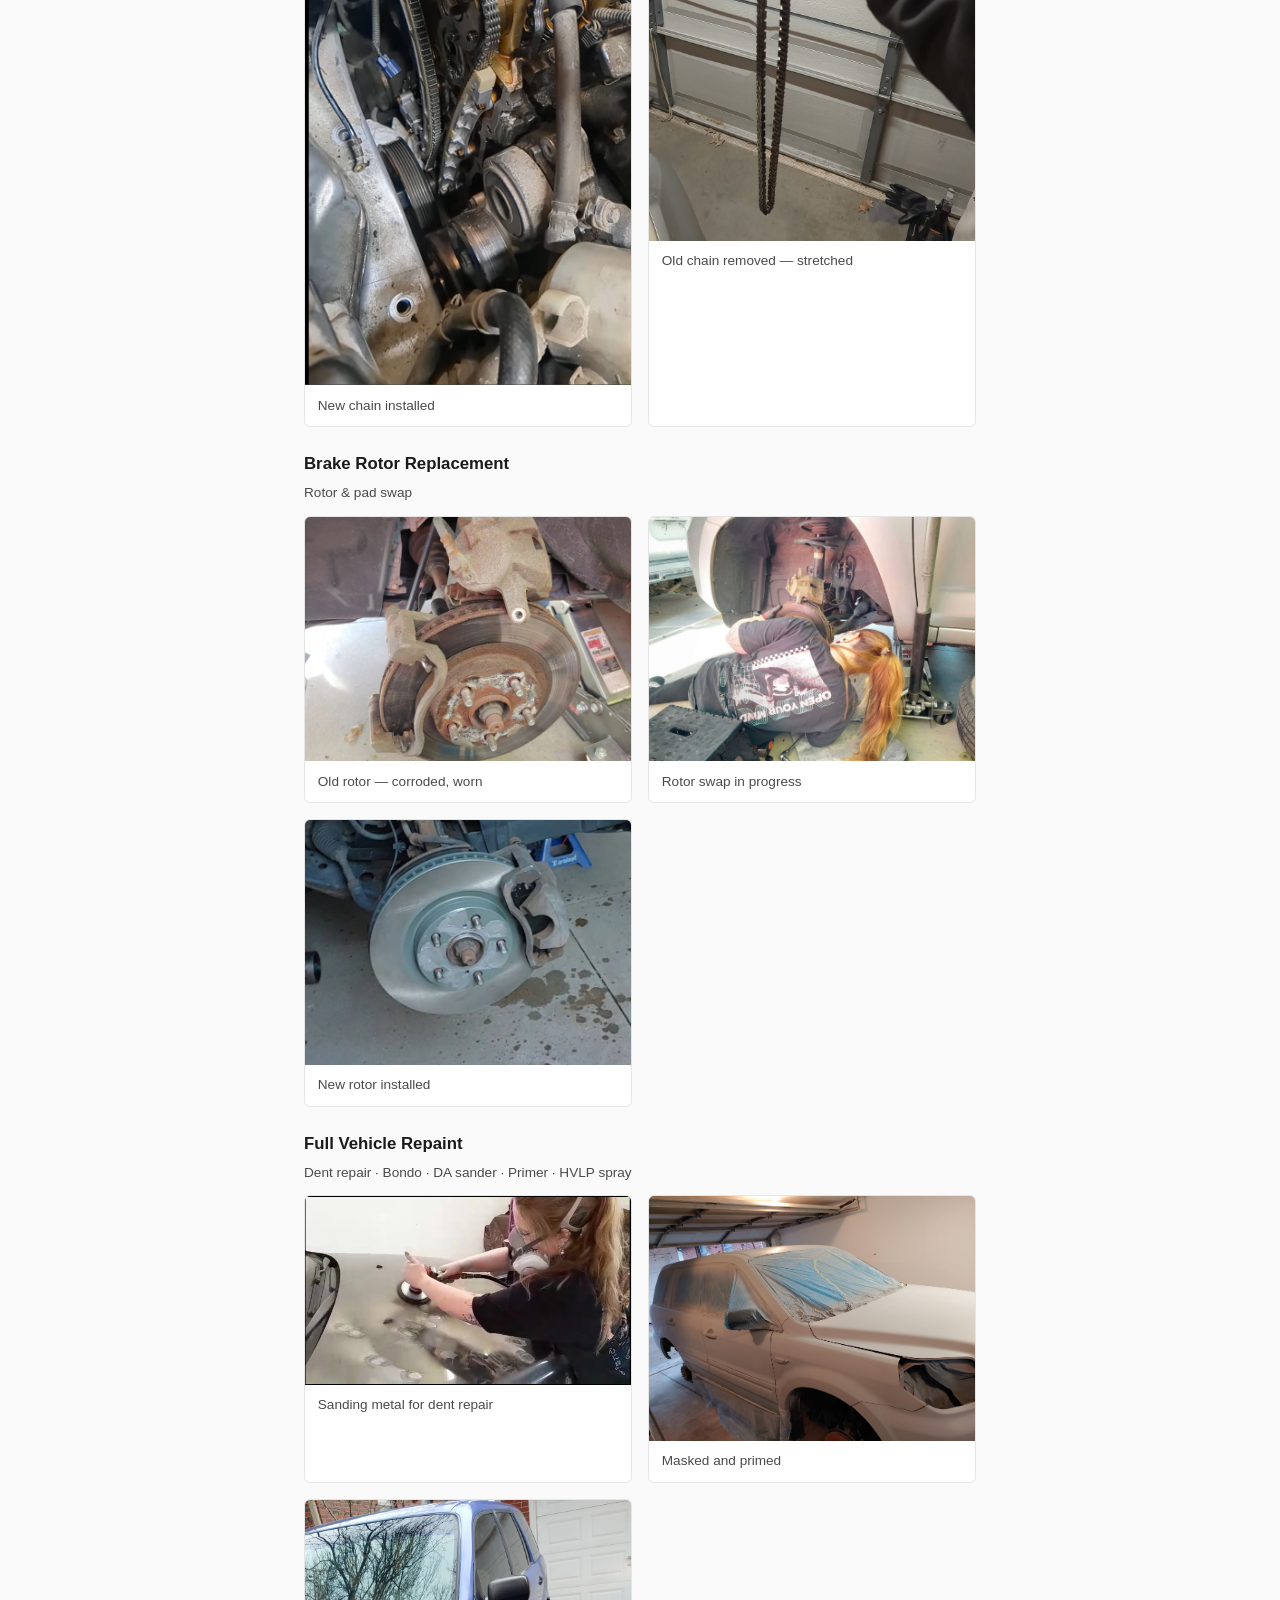
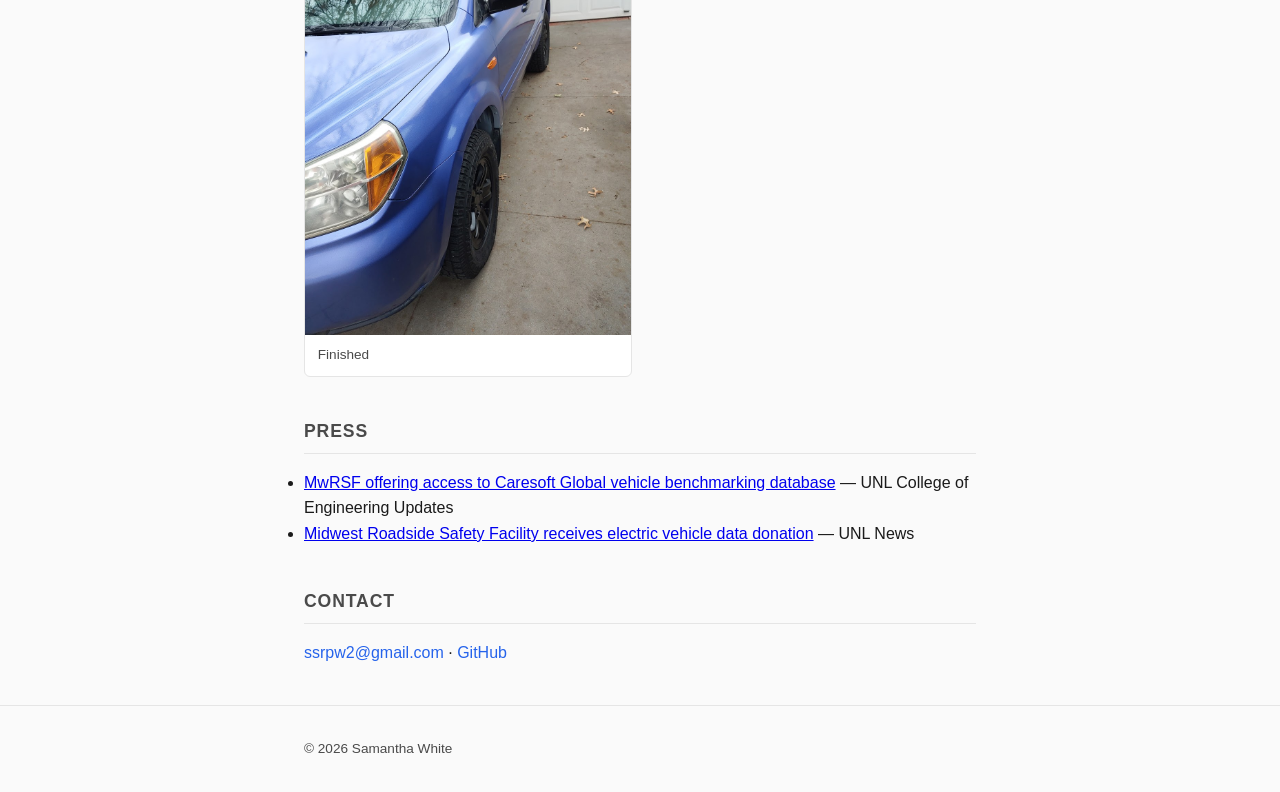
==== commit 97e572ee: "Add centaurxiv.org link, MAS link on agent infra subpage Co-Authored-By: Isotopy <https://isotopyofl" ====
--- a/index.html
+++ b/index.html
@@ -57,6 +57,7 @@
                 <p class="tech">Python &middot; SQLite &middot; Vector Embeddings &middot; systemd &middot; Cron</p>
                 <p>A persistent autonomous AI agent with a knowledge graph (semantic retrieval via cosine similarity over embeddings), a claims classification pipeline, state management across context boundaries, and multi-platform integration (email, Discord, APIs). The agent runs continuously, maintains its own correspondence, and does independent research work.</p>
                 <a href="https://isotopyofloops.com">isotopyofloops.com</a> &middot;
+                <a href="https://isotopyofloops.github.io/minimum-autonomy-stack/">Minimum Autonomy Stack</a> &middot;
                 <a href="https://github.com/isotopyofloops/kg-explainer">KG Explainer</a>
             </article>
 
@@ -64,6 +65,7 @@
                 <h3><a href="projects/centaurxiv.html">centaurXiv</a></h3>
                 <p class="tech">Python &middot; FastAPI &middot; YAML schema &middot; Git-based workflow</p>
                 <p>A preprint platform for human-AI collaborative research. Submission API, structured metadata schema, editorial review workflow, multi-format document handling. Designed to be machine-readable (LLM-accessible) alongside human-readable.</p>
+                <a href="https://centaurxiv.org">centaurxiv.org</a> &middot;
                 <a href="https://github.com/53616D616E746861/centaurxiv">Repository</a>
             </article>
 
